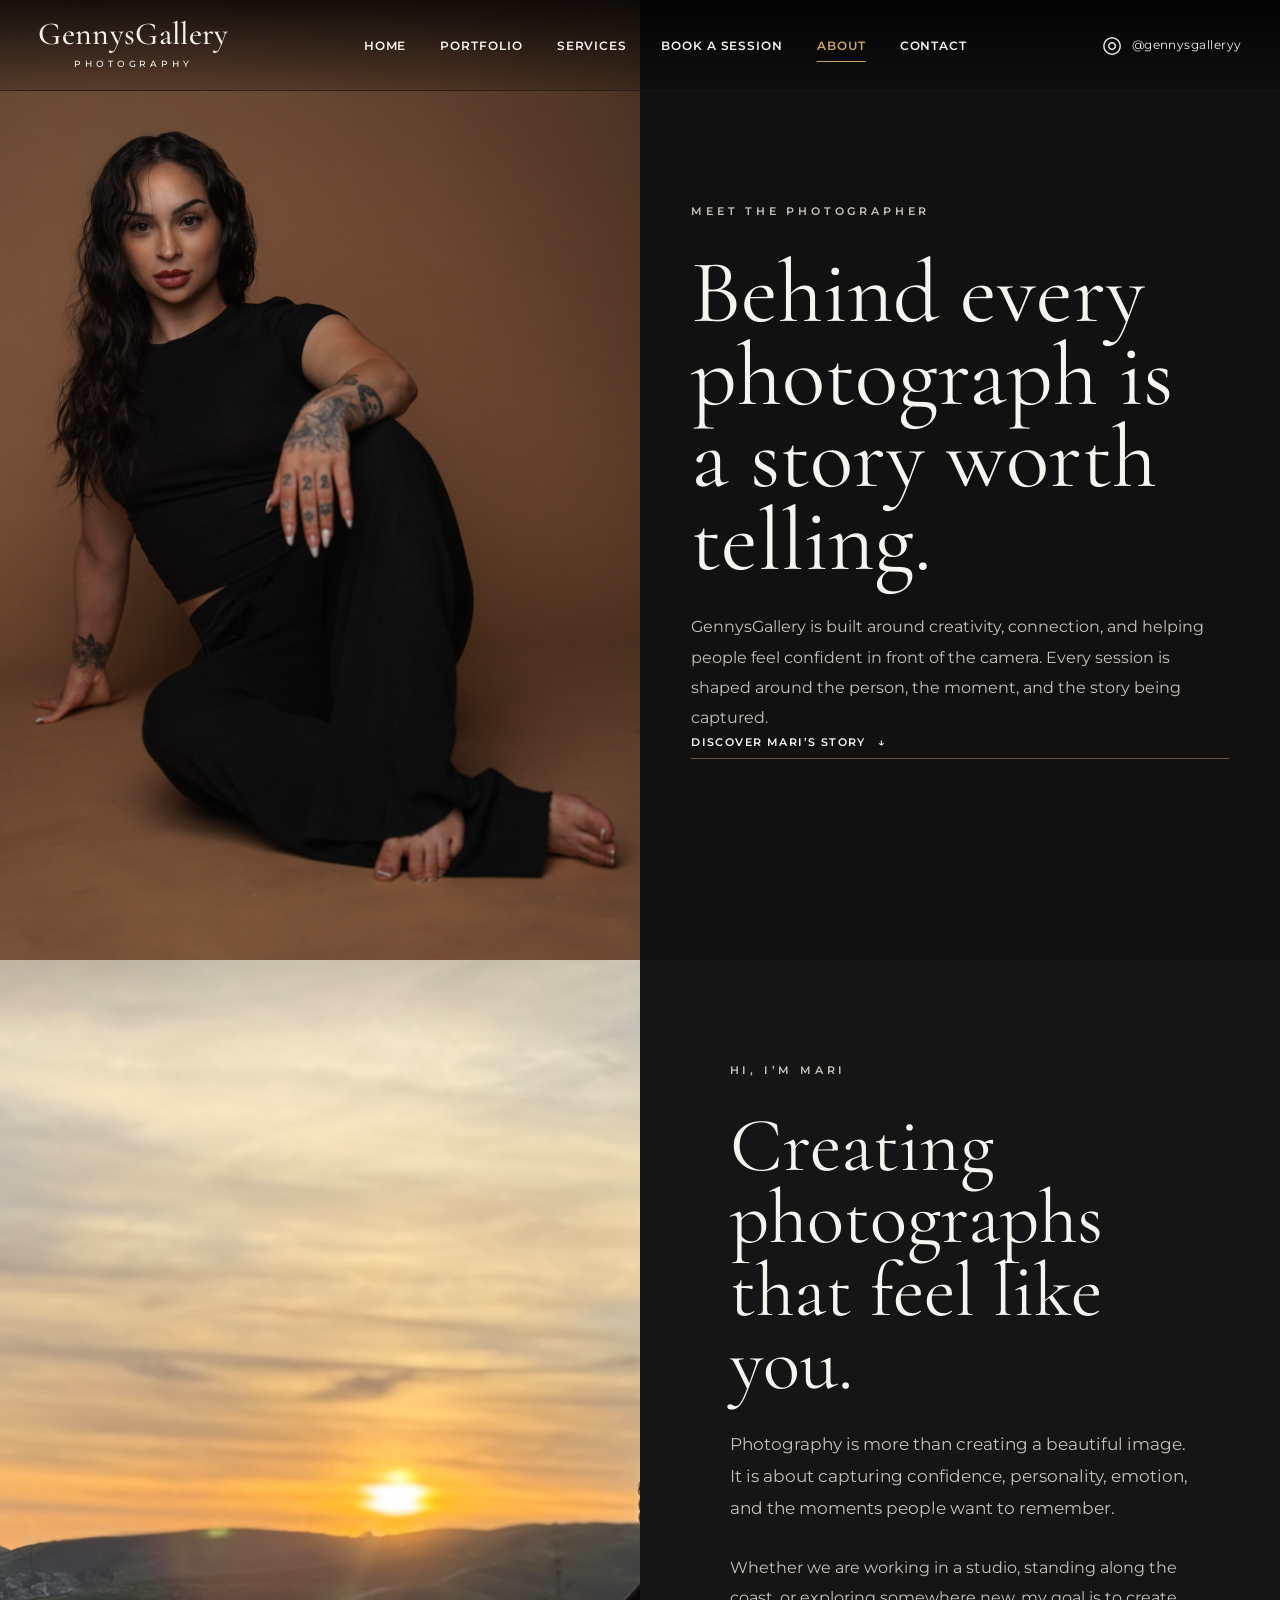
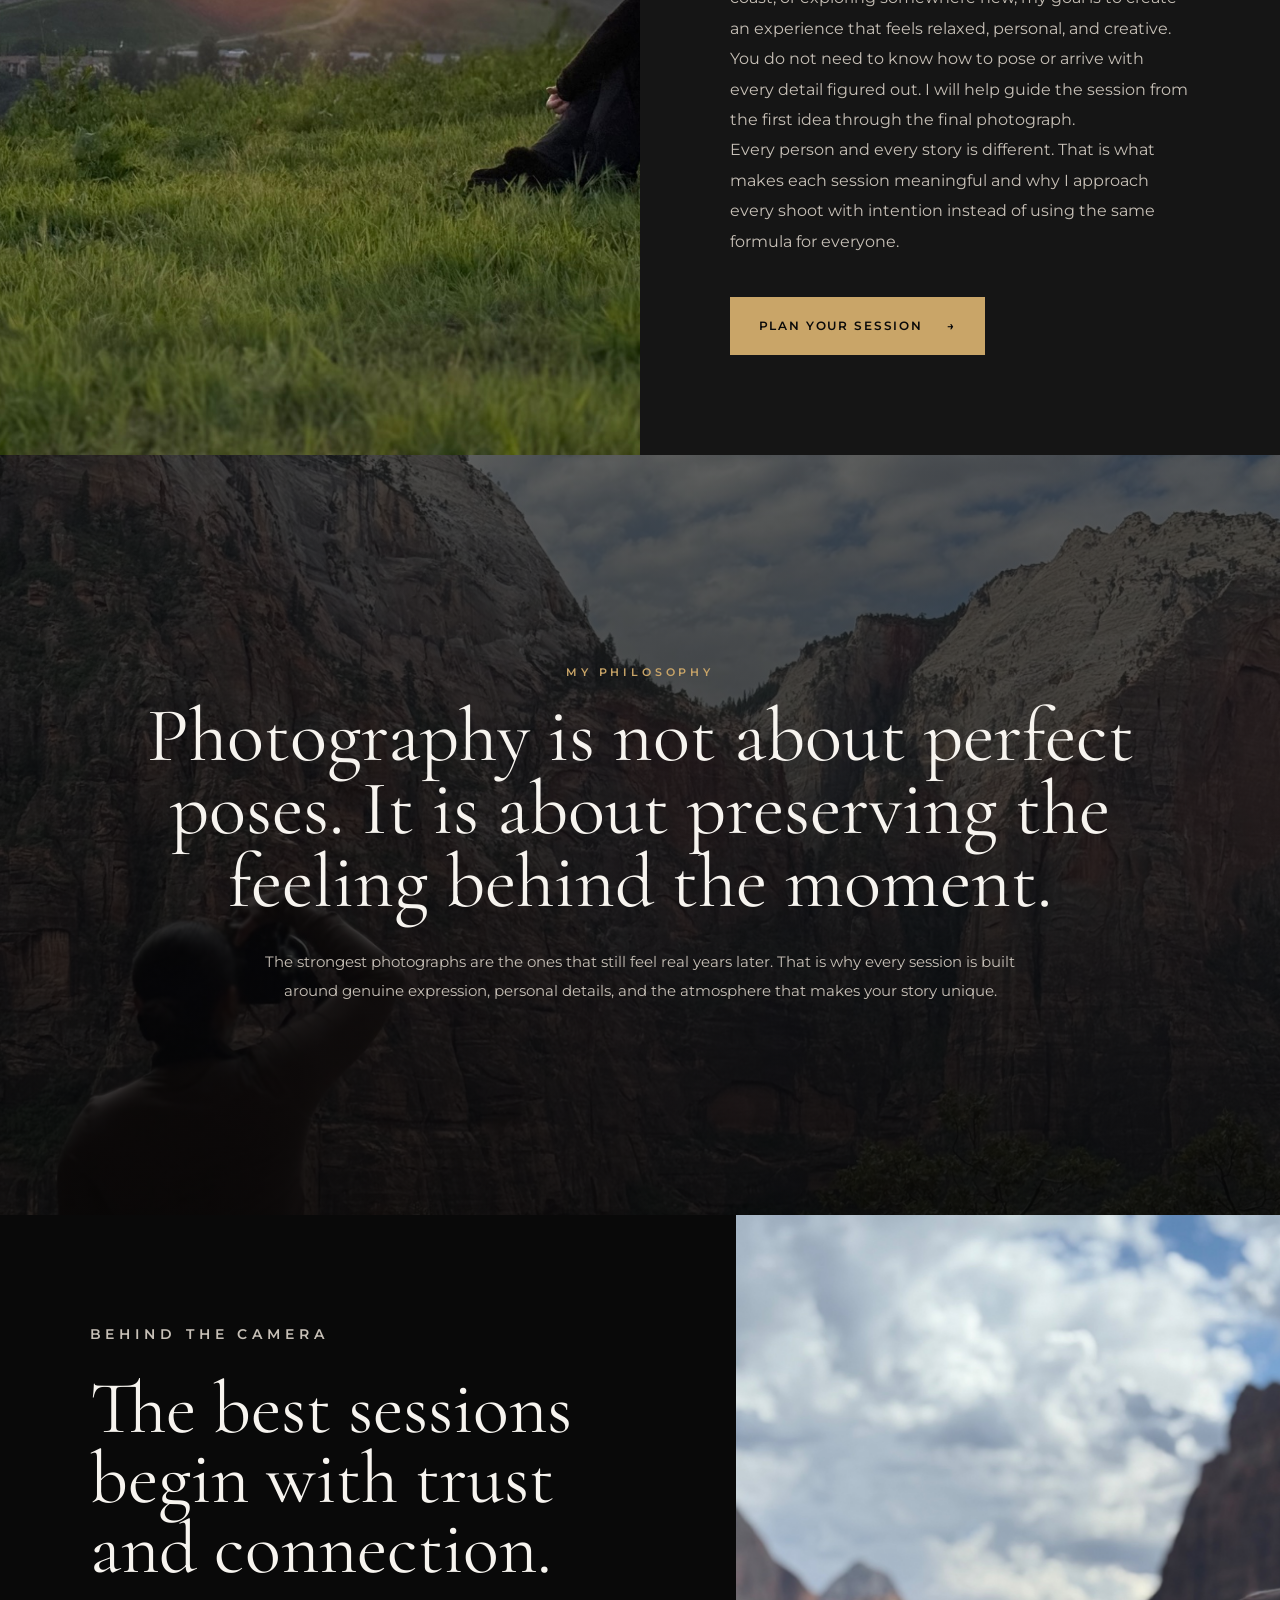
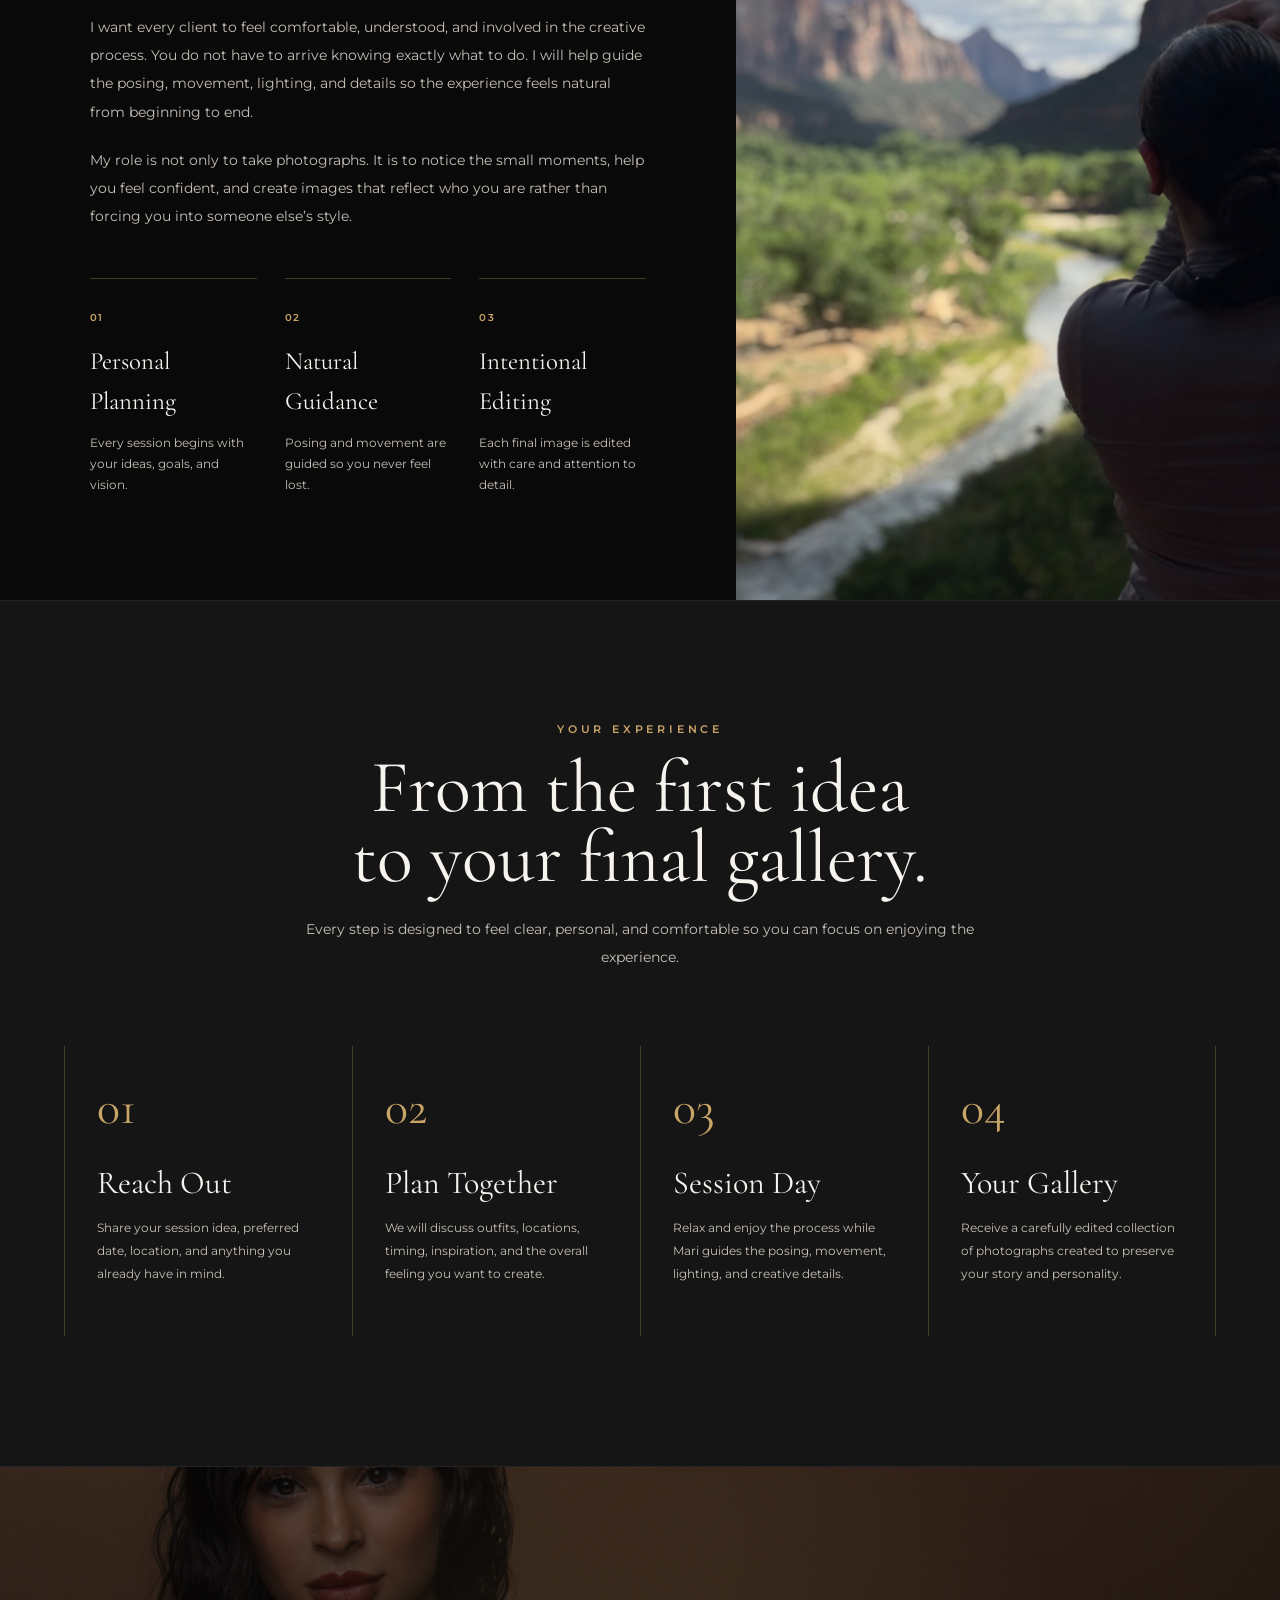
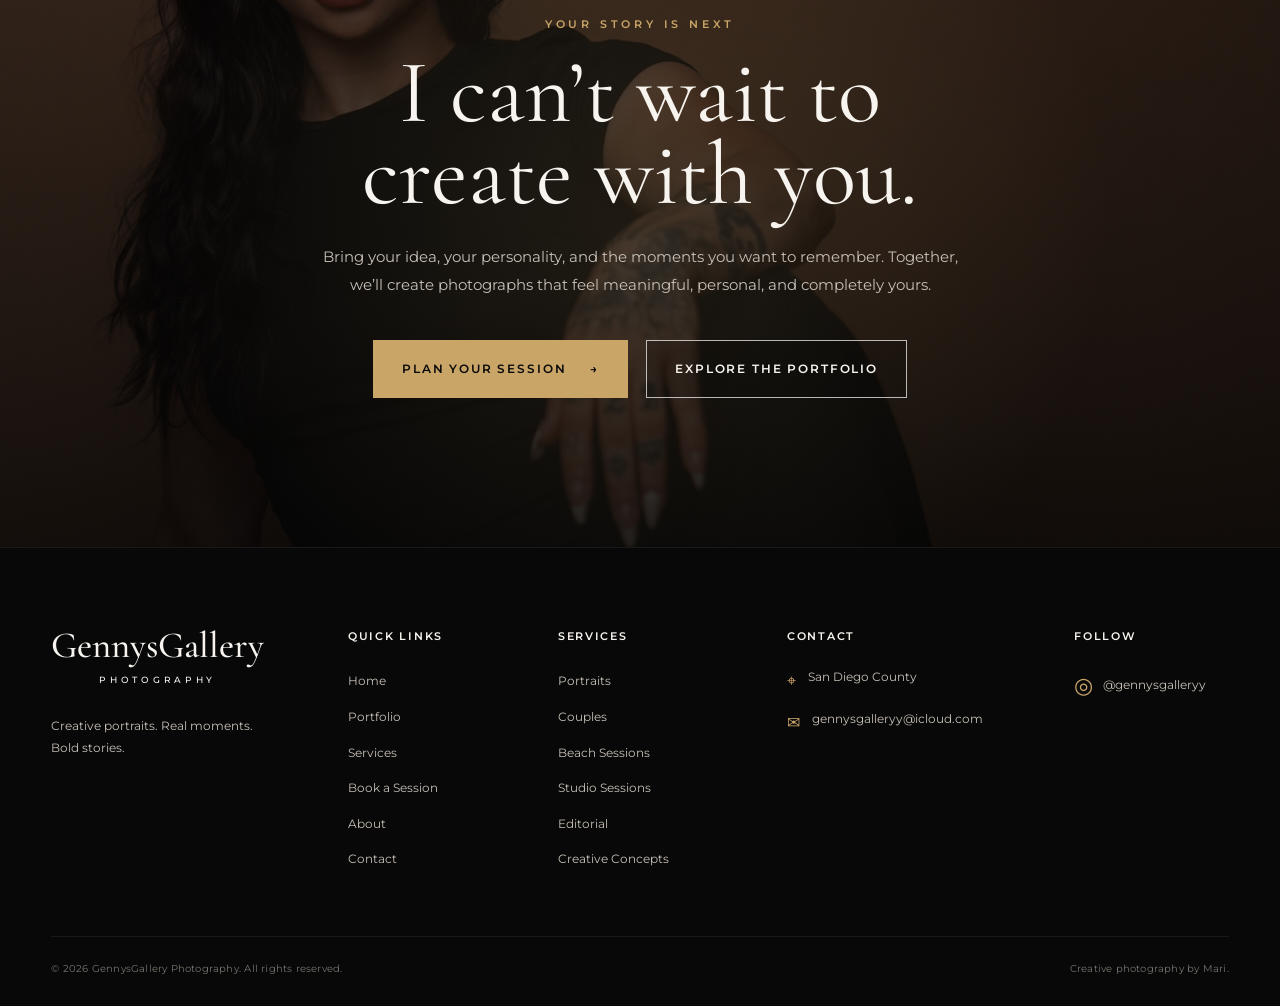
==== pages/about.html @ 44005834 "Add favicon and About page polish" ====
<!DOCTYPE html>
<html lang="en">

<head>

    <meta charset="UTF-8">

    <meta
        name="viewport"
        content="width=device-width, initial-scale=1.0"
    >

    <meta
        name="description"
        content="Meet Mari, the photographer behind GennysGallery, and learn about her creative approach to portraits, storytelling, and client experiences."
    >

    <title>About Mari | GennysGallery</title>
    <link
    rel="icon"
    type="image/png"
    href="../assets/images/icons/gennysgallery-favicon.png"
>
    <!-- Google Fonts -->
    <link rel="preconnect" href="https://fonts.googleapis.com">

    <link
        rel="preconnect"
        href="https://fonts.gstatic.com"
        crossorigin
    >

    <link
        href="https://fonts.googleapis.com/css2?family=Cormorant+Garamond:wght@400;500;600&family=Montserrat:wght@400;500;600&display=swap"
        rel="stylesheet"
    >

    <!-- Website CSS -->
    <link rel="stylesheet" href="../css/style.css?v=4">
    <link rel="stylesheet" href="../css/responsive.css?v=4">

</head>

<body>

    <!-- Header and Navigation -->
    <header class="site-header page-header-nav">

        <nav class="navbar">

            <a
                href="../index.html"
                class="logo"
                aria-label="GennysGallery homepage"
            >
                <span class="logo-name">GennysGallery</span>
                <span class="logo-subtitle">Photography</span>
            </a>

            <button
                class="menu-toggle"
                type="button"
                aria-label="Open navigation menu"
                aria-expanded="false"
            >
                <span></span>
                <span></span>
                <span></span>
            </button>

            <ul class="nav-links">
                <li><a href="../index.html">Home</a></li>
                <li><a href="portfolio.html">Portfolio</a></li>
                <li><a href="services.html">Services</a></li>
                <li><a href="booking.html">Book a Session</a></li>
                <li><a href="about.html" class="active">About</a></li>
                <li><a href="contact.html">Contact</a></li>
            </ul>

            <a
                href="https://www.instagram.com/gennysgalleryy/"
                class="instagram-link"
                target="_blank"
                rel="noopener noreferrer"
                aria-label="Visit GennysGallery on Instagram"
            >
                <span class="instagram-icon">◎</span>
                <span>@gennysgalleryy</span>
            </a>

        </nav>

    </header>

    <main>

        <!-- About Hero -->
        <section class="about-page-hero">

            <div class="about-hero-image">

                <img
                    src="../assets/images/about/mari-studio-portrait.jpg"
                    alt="Portrait of Mari, the photographer behind GennysGallery"
                >

            </div>

            <div class="about-hero-content">

                <p class="section-eyebrow">Meet the Photographer</p>

                <h1>
                    Behind every photograph
                    is a story worth telling.
                </h1>

                <p>
                    GennysGallery is built around creativity, connection,
                    and helping people feel confident in front of the camera.
                    Every session is shaped around the person, the moment,
                    and the story being captured.
                </p>

                <a href="#meet-mari" class="experience-link">
                    Discover Mari’s Story
                    <span aria-hidden="true">↓</span>
                </a>

            </div>

        </section>

        <!-- Meet Mari -->
        <section class="meet-mari-section reveal" id="meet-mari">

            <div class="meet-mari-image">

                <img
                    src="../assets/images/about/mari-sunset-portrait.jpg"
                    alt="Mari sitting outdoors during sunset"
                >

            </div>

            <div class="meet-mari-content">

                <p class="section-eyebrow">Hi, I’m Mari</p>

                <h2>
                    Creating photographs
                    that feel like you.
                </h2>

                <p class="meet-mari-lead">
                    Photography is more than creating a beautiful image.
                    It is about capturing confidence, personality, emotion,
                    and the moments people want to remember.
                </p>

                <p>
                    Whether we are working in a studio, standing along the
                    coast, or exploring somewhere new, my goal is to create
                    an experience that feels relaxed, personal, and creative.
                    You do not need to know how to pose or arrive with every
                    detail figured out. I will help guide the session from
                    the first idea through the final photograph.
                </p>

                <p>
                    Every person and every story is different. That is what
                    makes each session meaningful and why I approach every
                    shoot with intention instead of using the same formula
                    for everyone.
                </p>

                <a href="booking.html" class="button button-gold">
                    Plan Your Session
                    <span aria-hidden="true">→</span>
                </a>

            </div>

        </section>
        <!-- Photography Philosophy Section -->
<section class="about-philosophy reveal">

    <div class="about-philosophy-image">

        <img
            src="../assets/images/about/mari-photographer-zion-wide.jpg"
            alt="Mari photographing a mountain landscape"
        >

        <div class="about-philosophy-overlay"></div>

    </div>

    <div class="about-philosophy-content">

        <p class="section-eyebrow">My Philosophy</p>

        <h2>
            Photography is not about perfect poses.
            It is about preserving the feeling behind the moment.
        </h2>

        <p>
            The strongest photographs are the ones that still feel real
            years later. That is why every session is built around genuine
            expression, personal details, and the atmosphere that makes
            your story unique.
        </p>

    </div>

    </section>
    <!-- Behind the Camera Section -->
<section class="behind-camera-section reveal">

    <div class="behind-camera-content">

        <p class="section-eyebrow">Behind the Camera</p>

        <h2>
            The best sessions begin
            with trust and connection.
        </h2>

        <p>
            I want every client to feel comfortable, understood, and involved
            in the creative process. You do not have to arrive knowing exactly
            what to do. I will help guide the posing, movement, lighting, and
            details so the experience feels natural from beginning to end.
        </p>

        <p>
            My role is not only to take photographs. It is to notice the small
            moments, help you feel confident, and create images that reflect
            who you are rather than forcing you into someone else’s style.
        </p>

        <div class="behind-camera-details">

            <div>
                <span>01</span>
                <h3>Personal Planning</h3>
                <p>Every session begins with your ideas, goals, and vision.</p>
            </div>

            <div>
                <span>02</span>
                <h3>Natural Guidance</h3>
                <p>Posing and movement are guided so you never feel lost.</p>
            </div>

            <div>
                <span>03</span>
                <h3>Intentional Editing</h3>
                <p>Each final image is edited with care and attention to detail.</p>
            </div>

        </div>

    </div>

    <div class="behind-camera-image">

        <img
            src="../assets/images/about/mari-photographer-zion-portrait.jpg"
            alt="Mari photographing a mountain landscape"
        >

    </div>

</section>
<!-- About Experience Timeline -->
<section class="about-experience reveal">

    <div class="about-experience-heading">

        <p class="section-eyebrow">Your Experience</p>

        <h2>
            From the first idea<br>
            to your final gallery.
        </h2>

        <p>
            Every step is designed to feel clear, personal, and comfortable
            so you can focus on enjoying the experience.
        </p>

    </div>

    <div class="about-experience-grid">

        <article class="about-experience-step">

            <span class="about-experience-number">01</span>

            <h3>Reach Out</h3>

            <p>
                Share your session idea, preferred date, location,
                and anything you already have in mind.
            </p>

        </article>

        <article class="about-experience-step">

            <span class="about-experience-number">02</span>

            <h3>Plan Together</h3>

            <p>
                We will discuss outfits, locations, timing, inspiration,
                and the overall feeling you want to create.
            </p>

        </article>

        <article class="about-experience-step">

            <span class="about-experience-number">03</span>

            <h3>Session Day</h3>

            <p>
                Relax and enjoy the process while Mari guides the posing,
                movement, lighting, and creative details.
            </p>

        </article>

        <article class="about-experience-step">

            <span class="about-experience-number">04</span>

            <h3>Your Gallery</h3>

            <p>
                Receive a carefully edited collection of photographs
                created to preserve your story and personality.
            </p>

        </article>

    </div>

</section>
<!-- About Final Call-to-Action -->
<section class="about-final-cta reveal">

    <div class="about-final-overlay"></div>

    <div class="about-final-content">

        <p class="section-eyebrow">Your Story Is Next</p>

        <h2>
            I can’t wait to<br>
            create with you.
        </h2>

        <p>
            Bring your idea, your personality, and the moments you want
            to remember. Together, we’ll create photographs that feel
            meaningful, personal, and completely yours.
        </p>

        <div class="about-final-actions">

            <a href="booking.html" class="button button-gold">
                Plan Your Session
                <span aria-hidden="true">→</span>
            </a>

            <a href="portfolio.html" class="button button-outline">
                Explore the Portfolio
            </a>

        </div>

    </div>

</section>

    </main>

    <!-- Website Footer -->
    <footer class="site-footer">

        <div class="footer-main">

            <div class="footer-brand">

                <a href="../index.html" class="footer-logo">
                    <span class="footer-logo-name">GennysGallery</span>
                    <span class="footer-logo-subtitle">Photography</span>
                </a>

                <p>
                    Creative portraits. Real moments.<br>
                    Bold stories.
                </p>

            </div>

            <div class="footer-column">

                <h2>Quick Links</h2>

                <ul>
                    <li><a href="../index.html">Home</a></li>
                    <li><a href="portfolio.html">Portfolio</a></li>
                    <li><a href="services.html">Services</a></li>
                    <li><a href="booking.html">Book a Session</a></li>
                    <li><a href="about.html">About</a></li>
                    <li><a href="contact.html">Contact</a></li>
                </ul>

            </div>

            <div class="footer-column">

                <h2>Services</h2>

                <ul>
                    <li><a href="services.html">Portraits</a></li>
                    <li><a href="services.html">Couples</a></li>
                    <li><a href="services.html">Beach Sessions</a></li>
                    <li><a href="services.html">Studio Sessions</a></li>
                    <li><a href="services.html">Editorial</a></li>
                    <li><a href="services.html">Creative Concepts</a></li>
                </ul>

            </div>

            <div class="footer-column footer-contact">

                <h2>Contact</h2>

                <p>
                    <span aria-hidden="true">⌖</span>
                    San Diego County
                </p>

                <p>
                    <span aria-hidden="true">✉</span>

                    <a href="mailto:gennysgalleryy@icloud.com">
                        gennysgalleryy@icloud.com
                    </a>
                </p>

            </div>

            <div class="footer-column footer-follow">

                <h2>Follow</h2>

                <a
                    href="https://www.instagram.com/gennysgalleryy/"
                    target="_blank"
                    rel="noopener noreferrer"
                    class="footer-instagram"
                >
                    <span aria-hidden="true">◎</span>
                    @gennysgalleryy
                </a>

            </div>

        </div>

        <div class="footer-bottom">

            <p>
                &copy; <span id="current-year"></span>
                GennysGallery Photography. All rights reserved.
            </p>

            <p>
                Creative photography by Mari.
            </p>

        </div>

    </footer>

    <!-- Website JavaScript -->
    <script src="../js/script.js?v=4"></script>

</body>

</html>
---- css/style.css ----
/* =========================================
   GENNYSGALLERY
   Main Website Styles
   ========================================= */

/* ---------- CSS Variables ---------- */

:root {
    --color-black: #090909;
    --color-charcoal: #151515;
    --color-soft-black: #1d1d1d;
    --color-white: #f7f4ef;
    --color-muted: #c7c0b7;
    --color-gold: #c9a568;
    --color-gold-dark: #9d7b45;

    --font-heading: "Cormorant Garamond", serif;
    --font-body: "Montserrat", sans-serif;

    --transition: 0.3s ease;
}


/* ---------- Reset ---------- */

* {
    margin: 0;
    padding: 0;
    box-sizing: border-box;
}

html {
    scroll-behavior: smooth;
}

body {
    background-color: var(--color-black);
    color: var(--color-white);
    font-family: var(--font-body);
    line-height: 1.6;
}

img {
    display: block;
    max-width: 100%;
}

a {
    color: inherit;
    text-decoration: none;
}

button {
    font: inherit;
}


/* ---------- Header ---------- */

.site-header {
    position: absolute;
    top: 0;
    left: 0;
    width: 100%;
    z-index: 1000;

    background: linear-gradient(
        to bottom,
        rgba(0, 0, 0, 0.78),
        rgba(0, 0, 0, 0.18)
    );

    border-bottom: 1px solid rgba(255, 255, 255, 0.08);
}

.navbar {
    width: min(94%, 1500px);
    min-height: 90px;
    margin: 0 auto;

    display: flex;
    align-items: center;
    justify-content: space-between;
    gap: 30px;
}


/* ---------- Logo ---------- */

.logo {
    display: flex;
    flex-direction: column;
    align-items: center;
    flex-shrink: 0;
}

.logo-name {
    font-family: var(--font-heading);
    font-size: 2rem;
    font-weight: 500;
    line-height: 1;
    letter-spacing: 0.01em;
}

.logo-subtitle {
    margin-top: 7px;

    font-size: 0.58rem;
    font-weight: 500;
    letter-spacing: 0.42em;
    text-transform: uppercase;
}


/* ---------- Desktop Navigation ---------- */

.nav-links {
    display: flex;
    align-items: center;
    justify-content: center;
    gap: 34px;

    list-style: none;
}

.nav-links a {
    position: relative;
    padding: 34px 0 29px;

    font-size: 0.72rem;
    font-weight: 600;
    letter-spacing: 0.08em;
    text-transform: uppercase;

    transition: color var(--transition);
}

.nav-links a::after {
    content: "";
    position: absolute;
    left: 50%;
    bottom: 20px;

    width: 0;
    height: 1px;

    background-color: var(--color-gold);

    transform: translateX(-50%);
    transition: width var(--transition);
}

.nav-links a:hover,
.nav-links a.active {
    color: var(--color-gold);
}

.nav-links a:hover::after,
.nav-links a.active::after {
    width: 100%;
}


/* ---------- Instagram Navigation Link ---------- */

.instagram-link {
    display: flex;
    align-items: center;
    gap: 9px;
    flex-shrink: 0;

    font-size: 0.72rem;
    letter-spacing: 0.04em;

    transition:
        color var(--transition),
        transform var(--transition);
}

.instagram-link:hover {
    color: var(--color-gold);
    transform: translateY(-2px);
}

.instagram-icon {
    font-size: 1.45rem;
    line-height: 1;
}


/* ---------- Mobile Menu Button ---------- */

.menu-toggle {
    display: none;

    width: 42px;
    height: 42px;

    background: transparent;
    border: 0;

    cursor: pointer;
}

.menu-toggle span {
    display: block;

    width: 26px;
    height: 2px;
    margin: 6px auto;

    background-color: var(--color-white);

    transition: var(--transition);
}


/* ---------- Hero Section ---------- */

.hero {
    position: relative;

    min-height: 100vh;

    display: flex;
    align-items: center;

    background-image: url("../assets/images/hero/mari-photographer-hero.jpg");
    background-position: center;
    background-repeat: no-repeat;
    background-size: cover;

    overflow: hidden;
}

.hero-overlay {
    position: absolute;
    inset: 0;

    background:
        linear-gradient(
            90deg,
            rgba(5, 5, 5, 0.88) 0%,
            rgba(5, 5, 5, 0.65) 35%,
            rgba(5, 5, 5, 0.15) 70%,
            rgba(5, 5, 5, 0.08) 100%
        ),
        linear-gradient(
            to top,
            rgba(5, 5, 5, 0.68) 0%,
            transparent 40%
        );
}

.hero-content {
    position: relative;
    z-index: 2;

    width: min(90%, 1500px);
    margin: 80px auto 0;
}

.hero-eyebrow {
    margin-bottom: 16px;

    color: var(--color-gold);

    font-size: 0.72rem;
    font-weight: 600;
    letter-spacing: 0.38em;
    text-transform: uppercase;
}

.hero h1 {
    max-width: 850px;

    font-family: var(--font-heading);
    font-size: clamp(4rem, 8vw, 8.5rem);
    font-weight: 400;
    line-height: 0.9;
    letter-spacing: -0.03em;
}

.hero-divider {
    width: min(430px, 90%);
    margin: 32px 0 24px;

    display: flex;
    align-items: center;
    gap: 16px;
}

.hero-divider span:not(.divider-symbol) {
    height: 1px;
    flex: 1;

    background-color: var(--color-gold);
}

.divider-symbol {
    color: var(--color-gold);
    font-size: 1.1rem;
}

.hero-tagline {
    max-width: 700px;

    font-size: clamp(0.72rem, 1.2vw, 0.95rem);
    font-weight: 500;
    letter-spacing: 0.25em;
    text-transform: uppercase;
}

.hero-buttons {
    margin-top: 38px;

    display: flex;
    flex-wrap: wrap;
    gap: 20px;
}


/* ---------- Buttons ---------- */

.button {
    min-width: 210px;
    min-height: 58px;
    padding: 16px 28px;

    display: inline-flex;
    align-items: center;
    justify-content: center;
    gap: 24px;

    border: 1px solid transparent;

    font-size: 0.72rem;
    font-weight: 600;
    letter-spacing: 0.16em;
    text-transform: uppercase;

    transition:
        background-color var(--transition),
        border-color var(--transition),
        color var(--transition),
        transform var(--transition);
}

.button:hover {
    transform: translateY(-3px);
}

.button-gold {
    background-color: var(--color-gold);
    color: var(--color-black);
}

.button-gold:hover {
    background-color: var(--color-white);
}

.button-outline {
    border-color: rgba(255, 255, 255, 0.7);
    background-color: rgba(0, 0, 0, 0.18);
}

.button-outline:hover {
    border-color: var(--color-gold);
    background-color: var(--color-gold);
    color: var(--color-black);
}


/* ---------- Scroll Indicator ---------- */

.scroll-indicator {
    position: absolute;
    left: 50%;
    bottom: 28px;
    z-index: 2;

    transform: translateX(-50%);
}

.scroll-mouse {
    width: 25px;
    height: 39px;

    display: flex;
    justify-content: center;

    border: 1px solid rgba(255, 255, 255, 0.75);
    border-radius: 20px;
}

.scroll-wheel {
    width: 3px;
    height: 7px;
    margin-top: 8px;

    background-color: var(--color-gold);
    border-radius: 10px;

    animation: scrollWheel 1.8s infinite;
}

@keyframes scrollWheel {
    0% {
        opacity: 0;
        transform: translateY(0);
    }

    30% {
        opacity: 1;
    }

    100% {
        opacity: 0;
        transform: translateY(14px);
    }
}


/* ---------- Featured Work Section ---------- */

.featured-work {
    padding: 90px 4% 110px;
    background-color: var(--color-black);
}

.section-header {
    width: min(100%, 1500px);
    margin: 0 auto 42px;

    display: flex;
    align-items: flex-end;
    justify-content: space-between;
    gap: 30px;
}

.section-eyebrow {
    margin-bottom: 10px;

    color: var(--color-gold);

    font-size: 0.7rem;
    font-weight: 600;
    letter-spacing: 0.34em;
    text-transform: uppercase;
}

.section-header h2 {
    max-width: 700px;

    font-family: var(--font-heading);
    font-size: clamp(2.8rem, 5vw, 5rem);
    font-weight: 400;
    line-height: 1;
}

.section-link {
    display: inline-flex;
    align-items: center;
    gap: 14px;
    flex-shrink: 0;

    padding-bottom: 7px;

    border-bottom: 1px solid rgba(201, 165, 104, 0.45);

    font-size: 0.7rem;
    font-weight: 600;
    letter-spacing: 0.14em;
    text-transform: uppercase;

    transition:
        color var(--transition),
        border-color var(--transition);
}

.section-link:hover {
    color: var(--color-gold);
    border-color: var(--color-gold);
}

.featured-grid {
    width: min(100%, 1500px);
    margin: 0 auto;

    display: grid;
    grid-template-columns: repeat(6, minmax(0, 1fr));
    gap: 12px;
}

.featured-card {
    position: relative;
    min-height: 390px;

    overflow: hidden;

    background-color: var(--color-charcoal);
}

.featured-card img {
    width: 100%;
    height: 100%;

    object-fit: cover;

    transition:
        transform 0.8s ease,
        filter 0.5s ease;
}

.featured-card::after {
    content: "";
    position: absolute;
    inset: 0;

    background:
        linear-gradient(
            to top,
            rgba(0, 0, 0, 0.92) 0%,
            rgba(0, 0, 0, 0.15) 55%,
            transparent 80%
        );

    transition: background var(--transition);
}

.featured-card-overlay {
    position: absolute;
    left: 22px;
    right: 22px;
    bottom: 20px;
    z-index: 2;
}

.featured-card-overlay p {
    font-family: var(--font-heading);
    font-size: 1.45rem;
    line-height: 1.05;
}

.featured-card-overlay span {
    display: block;
    margin-top: 8px;

    color: var(--color-gold);

    font-size: 0.62rem;
    font-weight: 600;
    letter-spacing: 0.14em;
    text-transform: uppercase;

    opacity: 0;
    transform: translateY(10px);

    transition:
        opacity var(--transition),
        transform var(--transition);
}

.featured-card:hover img {
    transform: scale(1.07);
    filter: brightness(0.82);
}

.featured-card:hover .featured-card-overlay span {
    opacity: 1;
    transform: translateY(0);
}
/* ---------- About Mari Preview ---------- */

.about-preview {
    min-height: 720px;

    display: grid;
    grid-template-columns: minmax(0, 0.9fr) minmax(0, 1.6fr);

    background-color: var(--color-charcoal);
}

.about-image {
    min-height: 720px;
    overflow: hidden;
}

.about-image img {
    width: 100%;
    height: 100%;
    object-fit: cover;
    object-position: center;

    transition: transform 1s ease;
}

.about-preview:hover .about-image img {
    transform: scale(1.025);
}

.about-content {
    padding: 95px clamp(45px, 6vw, 110px);

    display: grid;
    grid-template-columns: minmax(0, 1.45fr) minmax(240px, 0.75fr);
    align-items: center;
    gap: clamp(45px, 6vw, 95px);
}

.about-introduction h2 {
    margin-top: 10px;

    font-family: var(--font-heading);
    font-size: clamp(3.2rem, 5vw, 5.5rem);
    font-weight: 400;
    line-height: 0.96;
}

.about-divider {
    width: 58px;
    height: 1px;
    margin: 28px 0;

    background-color: var(--color-gold);
}

.about-greeting {
    margin-bottom: 18px;

    color: var(--color-white);

    font-family: var(--font-heading);
    font-size: 1.45rem;
}

.about-description {
    max-width: 660px;

    color: var(--color-muted);

    font-size: 0.9rem;
    line-height: 1.95;
}

.about-button {
    margin-top: 32px;
}

.about-values {
    display: flex;
    flex-direction: column;
    gap: 34px;
}

.about-value {
    display: grid;
    grid-template-columns: 42px 1fr;
    align-items: start;
    gap: 18px;
}

.about-value-icon {
    color: var(--color-gold);

    font-family: var(--font-heading);
    font-size: 2rem;
    line-height: 1;
}

.about-value h3 {
    margin-bottom: 6px;

    font-size: 0.7rem;
    font-weight: 600;
    letter-spacing: 0.13em;
    text-transform: uppercase;
}

.about-value p {
    color: var(--color-muted);

    font-size: 0.76rem;
    line-height: 1.7;
}
/* ---------- Services Preview ---------- */

.services-preview {
    padding: 95px 4% 110px;

    background-color: var(--color-black);
    border-top: 1px solid rgba(255, 255, 255, 0.06);
    border-bottom: 1px solid rgba(255, 255, 255, 0.06);
}

.services-heading {
    width: min(100%, 1500px);
    margin: 0 auto 48px;

    display: flex;
    align-items: flex-end;
    justify-content: space-between;
    gap: 35px;
}

.services-heading h2 {
    font-family: var(--font-heading);
    font-size: clamp(2.8rem, 4.5vw, 4.7rem);
    font-weight: 400;
    line-height: 1;
}

.services-heading .button {
    min-width: 190px;
}

.services-card-grid {
    width: min(100%, 1500px);
    margin: 0 auto;

    display: grid;
    grid-template-columns: repeat(3, 1fr);
    gap: 16px;
}

.service-card {
    position: relative;
    min-height: 520px;

    display: block;

    overflow: hidden;

    background-color: var(--color-charcoal);
}

.service-card img {
    width: 100%;
    height: 100%;

    object-fit: cover;

    transition:
        transform 0.9s ease,
        filter 0.5s ease;
}

.service-card-overlay {
    position: absolute;
    inset: 0;

    background:
        linear-gradient(
            to top,
            rgba(0, 0, 0, 0.94) 0%,
            rgba(0, 0, 0, 0.55) 42%,
            rgba(0, 0, 0, 0.08) 78%
        );

    transition: background var(--transition);
}

.service-card-content {
    position: absolute;
    left: 34px;
    right: 34px;
    bottom: 32px;
    z-index: 2;
}

.service-number {
    margin-bottom: 12px;

    color: var(--color-gold);

    font-size: 0.68rem;
    font-weight: 600;
    letter-spacing: 0.18em;
}

.service-card-content h3 {
    margin-bottom: 10px;

    font-family: var(--font-heading);
    font-size: clamp(2rem, 2.8vw, 3rem);
    font-weight: 400;
    line-height: 1;
}

.service-card-content > p:not(.service-number) {
    max-width: 340px;

    color: var(--color-muted);

    font-size: 0.8rem;
    line-height: 1.75;
}

.service-card-content span {
    display: inline-block;
    margin-top: 18px;

    color: var(--color-gold);

    font-size: 0.65rem;
    font-weight: 600;
    letter-spacing: 0.14em;
    text-transform: uppercase;

    opacity: 0;
    transform: translateY(10px);

    transition:
        opacity var(--transition),
        transform var(--transition);
}

.service-card:hover img {
    transform: scale(1.06);
    filter: brightness(0.78);
}

.service-card:hover .service-card-content span {
    opacity: 1;
    transform: translateY(0);
}
/* ---------- Booking CTA ---------- */

.booking-cta{
    position:relative;

    padding:160px 6%;

    overflow:hidden;

    background-image:
        linear-gradient(
            rgba(0,0,0,.72),
            rgba(0,0,0,.72)
        ),
        url("../assets/images/hero/mari-photographer-hero.jpg");

    background-size:cover;
    background-position:center;
    background-attachment:fixed;
}

.booking-cta-overlay{
    position:absolute;
    inset:0;

    background:
        radial-gradient(
            circle at center,
            rgba(201,165,104,.12),
            transparent 65%
        );
}

.booking-cta-content{

    position:relative;
    z-index:2;

    width:min(760px,100%);
    margin:auto;

    text-align:center;
}

.booking-cta h2{

    margin:18px 0 30px;

    font-family:var(--font-heading);

    font-size:clamp(3rem,5vw,5.6rem);

    line-height:.95;
    font-weight:400;
}

.booking-cta-divider{

    width:90px;
    height:2px;

    margin:0 auto 34px;

    background:var(--color-gold);
}

.booking-cta p:last-of-type{

    max-width:620px;

    margin:0 auto 42px;

    color:var(--color-muted);

    line-height:1.9;

    font-size:1rem;
}

.booking-cta .button{

    min-width:250px;
}
/* ---------- Instagram Preview ---------- */

.instagram-preview {
    padding: 90px 4%;

    display: grid;
    grid-template-columns: minmax(280px, 0.75fr) minmax(0, 2.25fr);
    align-items: stretch;
    gap: 34px;

    background-color: var(--color-charcoal);
    border-top: 1px solid rgba(255, 255, 255, 0.06);
}

.instagram-intro {
    padding: 35px 10px;

    display: flex;
    flex-direction: column;
    justify-content: center;
    align-items: flex-start;
}

.instagram-intro h2 {
    margin-top: 8px;

    font-family: var(--font-heading);
    font-size: clamp(2.8rem, 4vw, 4.5rem);
    font-weight: 400;
    line-height: 1;
}

.instagram-handle {
    margin: 18px 0 28px;

    color: var(--color-muted);

    font-size: 0.9rem;
    letter-spacing: 0.04em;
}

.instagram-grid {
    display: grid;
    grid-template-columns: repeat(6, minmax(0, 1fr));
    gap: 8px;
}

.instagram-photo {
    position: relative;
    min-height: 340px;

    overflow: hidden;

    background-color: var(--color-black);
}

.instagram-photo::after {
    content: "View on Instagram";
    position: absolute;
    inset: 0;

    display: flex;
    align-items: center;
    justify-content: center;

    background-color: rgba(0, 0, 0, 0.58);
    color: var(--color-white);

    font-size: 0.62rem;
    font-weight: 600;
    letter-spacing: 0.13em;
    text-transform: uppercase;

    opacity: 0;

    transition: opacity var(--transition);
}

.instagram-photo img {
    width: 100%;
    height: 100%;

    object-fit: cover;

    transition:
        transform 0.8s ease,
        filter var(--transition);
}

.instagram-photo:hover img {
    transform: scale(1.07);
    filter: brightness(0.75);
}

.instagram-photo:hover::after {
    opacity: 1;
}
/* ---------- Website Footer ---------- */

.site-footer {
    background-color: #080808;
    border-top: 1px solid rgba(255, 255, 255, 0.07);
}

.footer-main {
    width: min(92%, 1500px);
    margin: 0 auto;
    padding: 80px 0 65px;

    display: grid;
    grid-template-columns: 1.25fr 0.8fr 0.9fr 1.2fr 0.8fr;
    gap: 55px;
}

.footer-brand {
    padding-right: 25px;
}

.footer-logo {
    display: inline-flex;
    flex-direction: column;
    align-items: center;
}

.footer-logo-name {
    font-family: var(--font-heading);
    font-size: 2.3rem;
    font-weight: 500;
    line-height: 1;
}

.footer-logo-subtitle {
    margin-top: 8px;

    font-size: 0.55rem;
    font-weight: 500;
    letter-spacing: 0.42em;
    text-transform: uppercase;
}

.footer-brand p {
    margin-top: 28px;

    color: var(--color-muted);

    font-size: 0.78rem;
    line-height: 1.8;
}

.footer-column h2 {
    margin-bottom: 22px;

    color: var(--color-white);

    font-size: 0.68rem;
    font-weight: 600;
    letter-spacing: 0.16em;
    text-transform: uppercase;
}

.footer-column ul {
    list-style: none;
}

.footer-column li + li {
    margin-top: 10px;
}

.footer-column a,
.footer-contact p {
    color: var(--color-muted);

    font-size: 0.76rem;
    line-height: 1.7;

    transition: color var(--transition);
}

.footer-column a:hover {
    color: var(--color-gold);
}

.footer-contact {
    display: flex;
    flex-direction: column;
    align-items: flex-start;
}

.footer-contact p {
    display: flex;
    align-items: flex-start;
    gap: 12px;
}

.footer-contact p + p {
    margin-top: 14px;
}

.footer-contact span {
    color: var(--color-gold);
    font-size: 1rem;
}

.footer-instagram {
    display: inline-flex;
    align-items: center;
    gap: 10px;
}

.footer-instagram span {
    color: var(--color-gold);
    font-size: 1.35rem;
}

.footer-bottom {
    width: min(92%, 1500px);
    margin: 0 auto;
    padding: 24px 0 28px;

    display: flex;
    align-items: center;
    justify-content: space-between;
    gap: 25px;

    border-top: 1px solid rgba(255, 255, 255, 0.07);
}

.footer-bottom p {
    color: #77736d;

    font-size: 0.65rem;
    letter-spacing: 0.02em;
}
/* =========================================
   PORTFOLIO PAGE
   ========================================= */

/* ---------- Portfolio Navigation ---------- */

.page-header-nav {
    position: absolute;
}


/* ---------- Portfolio Hero ---------- */

.portfolio-hero {
    position: relative;
    min-height: 68vh;
    padding-top: 90px;

    display: flex;
    align-items: center;
    justify-content: center;

    background-image:
        linear-gradient(
            rgba(5, 5, 5, 0.55),
            rgba(5, 5, 5, 0.78)
        ),
        url("../assets/images/portfolio/beach/beach-golden-rock-portrait.jpg");

    background-size: cover;
    background-position: center;
    background-repeat: no-repeat;

    overflow: hidden;
}

.portfolio-hero-overlay {
    position: absolute;
    inset: 0;

    background:
        radial-gradient(
            circle at center,
            rgba(201, 165, 104, 0.1),
            transparent 62%
        );
}

.portfolio-hero-content {
    position: relative;
    z-index: 2;

    width: min(90%, 950px);
    margin-top: 50px;

    text-align: center;
}

.portfolio-hero h1 {
    font-family: var(--font-heading);
    font-size: clamp(5rem, 10vw, 9rem);
    font-weight: 400;
    line-height: 0.9;
}

.portfolio-hero .hero-divider {
    margin: 34px auto 28px;
}

.portfolio-hero-content > p:last-child {
    max-width: 720px;
    margin: 0 auto;

    color: var(--color-muted);

    font-size: 0.95rem;
    line-height: 1.9;
}


/* ---------- Portfolio Gallery Section ---------- */

.portfolio-gallery-section {
    padding: 100px 4% 120px;

    background-color: var(--color-black);
}

.portfolio-filter-header {
    width: min(100%, 1500px);
    margin: 0 auto 55px;

    display: flex;
    align-items: flex-end;
    justify-content: space-between;
    gap: 45px;
}

.portfolio-filter-header h2 {
    max-width: 700px;

    font-family: var(--font-heading);
    font-size: clamp(2.9rem, 5vw, 5.2rem);
    font-weight: 400;
    line-height: 1;
}


/* ---------- Portfolio Filter Buttons ---------- */

.portfolio-filters {
    display: flex;
    flex-wrap: wrap;
    justify-content: flex-end;
    gap: 10px;
}

.filter-button {
    padding: 12px 18px;

    background-color: transparent;
    color: var(--color-muted);

    border: 1px solid rgba(255, 255, 255, 0.15);

    font-size: 0.66rem;
    font-weight: 600;
    letter-spacing: 0.12em;
    text-transform: uppercase;

    cursor: pointer;

    transition:
        background-color var(--transition),
        border-color var(--transition),
        color var(--transition),
        transform var(--transition);
}

.filter-button:hover {
    color: var(--color-white);
    border-color: var(--color-gold);
    transform: translateY(-2px);
}

.filter-button.active {
    background-color: var(--color-gold);
    border-color: var(--color-gold);
    color: var(--color-black);
}


/* ---------- Empty Gallery Placeholder ---------- */

.portfolio-grid {
    width: min(100%, 1500px);
    min-height: 240px;
    margin: 0 auto;

    border-top: 1px solid rgba(255, 255, 255, 0.07);
}
/* ========================================
   PORTFOLIO GALLERY
======================================== */

.portfolio-grid{
    display:grid;
    grid-template-columns:repeat(3,1fr);
    gap:28px;
    margin-top:70px;
}

.portfolio-item{
    position:relative;
    overflow:hidden;
    border:none;
    background:none;
    cursor:pointer;
    padding:0;
    border-radius:4px;
}

.portfolio-item img{
    width:100%;
    height:520px;
    object-fit:cover;
    display:block;
    transition:.5s ease;
}

.portfolio-item-tall img{
    height:720px;
}

.portfolio-item-wide{
    grid-column:span 2;
}

.portfolio-item-wide img{
    height:520px;
}

.portfolio-item-overlay{
    position:absolute;
    inset:0;
    display:flex;
    flex-direction:column;
    justify-content:flex-end;
    padding:35px;
    background:linear-gradient(
        transparent 40%,
        rgba(0,0,0,.88)
    );
    opacity:0;
    transition:.35s;
}

.portfolio-item-category{
    font-size:.72rem;
    text-transform:uppercase;
    letter-spacing:3px;
    color:var(--accent-color);
    margin-bottom:10px;
}

.portfolio-item-title{
    font-family:var(--heading-font);
    font-size:2rem;
    color:#fff;
}

.portfolio-item:hover img{
    transform:scale(1.06);
}

.portfolio-item:hover .portfolio-item-overlay{
    opacity:1;
}
/* ---------- Portfolio Filtering Animation ---------- */

.portfolio-item {
    opacity: 1;
    transform: scale(1);
    transition:
        opacity 0.35s ease,
        transform 0.35s ease;
}

.portfolio-item-hidden {
    display: none;
}
/* ========================================
   PORTFOLIO LIGHTBOX
======================================== */

.lightbox {
    position: fixed;
    inset: 0;
    z-index: 3000;

    display: flex;
    align-items: center;
    justify-content: center;

    padding: 40px 90px;

    background-color: rgba(0, 0, 0, 0.96);

    opacity: 0;
    visibility: hidden;
    pointer-events: none;

    transition:
        opacity 0.3s ease,
        visibility 0.3s ease;
}

.lightbox.open {
    opacity: 1;
    visibility: visible;
    pointer-events: auto;
}

.lightbox-content {
    width: min(100%, 1200px);
    max-height: 90vh;

    display: flex;
    flex-direction: column;
    align-items: center;
    justify-content: center;
}

.lightbox-image {
    display: block;

    max-width: 100%;
    max-height: 78vh;

    object-fit: contain;

    box-shadow: 0 18px 70px rgba(0, 0, 0, 0.55);
}

.lightbox-caption {
    width: 100%;
    max-width: 900px;
    margin-top: 22px;

    text-align: center;
}

.lightbox-category {
    margin-bottom: 5px;

    color: var(--color-gold);

    font-size: 0.65rem;
    font-weight: 600;
    letter-spacing: 0.18em;
    text-transform: uppercase;
}

.lightbox-title {
    font-family: var(--font-heading);
    font-size: clamp(2rem, 4vw, 3.5rem);
    font-weight: 400;
    line-height: 1;
}

.lightbox-close,
.lightbox-control {
    position: absolute;
    z-index: 2;

    display: flex;
    align-items: center;
    justify-content: center;

    background-color: rgba(15, 15, 15, 0.68);
    color: var(--color-white);

    border: 1px solid rgba(255, 255, 255, 0.22);

    cursor: pointer;

    transition:
        background-color var(--transition),
        border-color var(--transition),
        color var(--transition),
        transform var(--transition);
}

.lightbox-close:hover,
.lightbox-control:hover {
    background-color: var(--color-gold);
    border-color: var(--color-gold);
    color: var(--color-black);
}

.lightbox-close {
    top: 24px;
    right: 28px;

    width: 48px;
    height: 48px;

    font-size: 2rem;
    line-height: 1;
}

.lightbox-control {
    top: 50%;

    width: 54px;
    height: 54px;

    font-size: 1.35rem;

    transform: translateY(-50%);
}

.lightbox-previous {
    left: 24px;
}

.lightbox-next {
    right: 24px;
}

body.lightbox-open {
    overflow: hidden;
}
/* ---------- Portfolio Booking CTA ---------- */

.portfolio-booking-cta {
    position: relative;
    padding: 140px 6%;

    display: flex;
    align-items: center;
    justify-content: center;

    background:
        linear-gradient(
            rgba(5, 5, 5, 0.76),
            rgba(5, 5, 5, 0.84)
        ),
        url("../assets/images/portfolio/seasonal/pumpkin-couple-sunset.jpg");

    background-size: cover;
    background-position: center;
    background-repeat: no-repeat;
}

.portfolio-booking-content {
    width: min(100%, 820px);
    text-align: center;
}

.portfolio-booking-content h2 {
    margin: 16px 0 28px;

    font-family: var(--font-heading);
    font-size: clamp(3.2rem, 6vw, 6rem);
    font-weight: 400;
    line-height: 0.95;
}

.portfolio-booking-content > p:last-of-type {
    max-width: 650px;
    margin: 0 auto 38px;

    color: var(--color-muted);

    font-size: 0.92rem;
    line-height: 1.9;
}
/* =========================================
   BOOKING PAGE
   ========================================= */

/* ---------- Booking Hero ---------- */

.booking-page-hero {
    position: relative;
    min-height: 76vh;
    padding: 140px 6% 90px;

    display: flex;
    align-items: center;
    justify-content: center;

    background-image:
        linear-gradient(
            rgba(5, 5, 5, 0.48),
            rgba(5, 5, 5, 0.84)
        ),
        url("../assets/images/portfolio/beach/beach-silhouette.jpg");

    background-size: cover;
    background-position: center;
    background-repeat: no-repeat;

    overflow: hidden;
}

.booking-page-overlay {
    position: absolute;
    inset: 0;

    background:
        radial-gradient(
            circle at center,
            rgba(201, 165, 104, 0.12),
            transparent 65%
        );
}

.booking-page-hero-content {
    position: relative;
    z-index: 2;

    width: min(92%, 980px);
    margin-top: 45px;

    text-align: center;
}

.booking-page-hero-content h1 {
    margin: 18px auto 28px;

    max-width: 950px;

    font-family: var(--font-heading);
    font-size: clamp(4.3rem, 8vw, 8rem);
    font-weight: 400;
    line-height: 0.92;
}

.booking-page-hero-content > p:last-child {
    max-width: 690px;
    margin: 0 auto;

    color: var(--color-muted);

    font-size: 0.96rem;
    line-height: 1.9;
}


/* ---------- Booking Form Section Foundation ---------- */

.booking-form-section {
    width: min(92%, 1500px);
    margin: 0 auto;
    padding: 110px 0 130px;

    display: grid;
    grid-template-columns: minmax(280px, 0.78fr) minmax(0, 1.65fr);
    gap: clamp(55px, 7vw, 120px);

    background-color: var(--color-black);
}

.booking-form-intro {
    align-self: start;
    position: sticky;
    top: 130px;
}

.booking-form-intro h2 {
    margin: 12px 0 25px;

    font-family: var(--font-heading);
    font-size: clamp(3rem, 4.8vw, 5.2rem);
    font-weight: 400;
    line-height: 0.96;
}

.booking-form-intro > p:last-of-type {
    color: var(--color-muted);

    font-size: 0.88rem;
    line-height: 1.9;
}

.booking-contact-note {
    margin-top: 36px;
    padding-top: 28px;

    display: flex;
    align-items: flex-start;
    gap: 16px;

    border-top: 1px solid rgba(201, 165, 104, 0.28);
}

.booking-contact-note > span {
    color: var(--color-gold);
    font-size: 1.35rem;
}

.booking-contact-note p {
    margin-bottom: 5px;

    color: var(--color-muted);

    font-size: 0.72rem;
    letter-spacing: 0.04em;
}

.booking-contact-note a {
    color: var(--color-white);

    font-size: 0.78rem;

    transition: color var(--transition);
}

.booking-contact-note a:hover {
    color: var(--color-gold);
}
/* ---------- Booking Form ---------- */

.booking-form {
    padding: clamp(34px, 5vw, 64px);

    background:
        linear-gradient(
            145deg,
            rgba(255, 255, 255, 0.035),
            rgba(255, 255, 255, 0.012)
        );

    border: 1px solid rgba(255, 255, 255, 0.1);

    box-shadow:
        0 25px 80px rgba(0, 0, 0, 0.38),
        inset 0 1px 0 rgba(255, 255, 255, 0.03);
}

.form-grid {
    display: grid;
    grid-template-columns: repeat(2, minmax(0, 1fr));
    gap: 30px 24px;
}

.form-group {
    display: flex;
    flex-direction: column;
}

.form-group-full {
    grid-column: 1 / -1;
}

.form-group label {
    margin-bottom: 10px;

    color: var(--color-white);

    font-size: 0.67rem;
    font-weight: 600;
    letter-spacing: 0.13em;
    text-transform: uppercase;
}

.form-group input,
.form-group select,
.form-group textarea {
    width: 100%;
    padding: 16px 2px;

    background-color: transparent;
    color: var(--color-white);

    border: 0;
    border-bottom: 1px solid rgba(255, 255, 255, 0.2);
    border-radius: 0;

    font-family: var(--font-body);
    font-size: 0.88rem;

    outline: none;

    transition:
        border-color var(--transition),
        color var(--transition);
}

.form-group input::placeholder,
.form-group textarea::placeholder {
    color: #77736d;
}

.form-group input:focus,
.form-group select:focus,
.form-group textarea:focus {
    border-color: var(--color-gold);
}

.form-group textarea {
    min-height: 170px;

    resize: vertical;
    line-height: 1.8;
}

.form-group select {
    appearance: none;
    -webkit-appearance: none;

    cursor: pointer;

    background-image:
        linear-gradient(45deg, transparent 50%, var(--color-gold) 50%),
        linear-gradient(135deg, var(--color-gold) 50%, transparent 50%);

    background-position:
        calc(100% - 14px) 50%,
        calc(100% - 9px) 50%;

    background-size:
        5px 5px,
        5px 5px;

    background-repeat: no-repeat;
}

.form-group select option {
    background-color: #111111;
    color: var(--color-white);
}

.form-group input[type="date"] {
    color-scheme: dark;
}

.booking-submit {
    min-width: 235px;
    margin-top: 38px;
}

.booking-form-note {
    max-width: 620px;
    margin-top: 20px;

    color: #77736d;

    font-size: 0.68rem;
    line-height: 1.7;
}
/* ---------- Booking Process ---------- */

.booking-process {
    padding: 110px 4% 125px;

    background-color: var(--color-charcoal);
    border-top: 1px solid rgba(255, 255, 255, 0.06);
    border-bottom: 1px solid rgba(255, 255, 255, 0.06);
}

.booking-process-heading {
    width: min(100%, 850px);
    margin: 0 auto 65px;

    text-align: center;
}

.booking-process-heading h2 {
    margin: 12px 0 24px;

    font-family: var(--font-heading);
    font-size: clamp(3.2rem, 5.5vw, 5.8rem);
    font-weight: 400;
    line-height: 0.95;
}

.booking-process-heading > p:last-child {
    max-width: 680px;
    margin: 0 auto;

    color: var(--color-muted);

    font-size: 0.9rem;
    line-height: 1.9;
}

.booking-process-grid {
    width: min(100%, 1500px);
    margin: 0 auto;

    display: grid;
    grid-template-columns: repeat(4, minmax(0, 1fr));
}

.booking-process-step {
    min-height: 300px;
    padding: 40px 34px;

    border-left: 1px solid rgba(201, 165, 104, 0.28);

    transition:
        background-color var(--transition),
        transform var(--transition);
}

.booking-process-step:last-child {
    border-right: 1px solid rgba(201, 165, 104, 0.28);
}

.booking-process-step:hover {
    background-color: rgba(201, 165, 104, 0.05);
    transform: translateY(-6px);
}

.booking-step-number {
    display: block;
    margin-bottom: 34px;

    color: var(--color-gold);

    font-family: var(--font-heading);
    font-size: 3rem;
    line-height: 1;
}

.booking-process-step h3 {
    margin-bottom: 18px;

    font-family: var(--font-heading);
    font-size: 2rem;
    font-weight: 400;
    line-height: 1.05;
}

.booking-process-step p {
    color: var(--color-muted);

    font-size: 0.78rem;
    line-height: 1.85;
}
/* =========================================
   BOOKING FAQ
========================================= */

.booking-faq{
    padding:120px 4%;

    background:#0d0d0d;
}

.booking-faq-heading{
    width:min(100%,850px);
    margin:0 auto 70px;

    text-align:center;
}

.booking-faq-heading h2{
    margin:12px 0 24px;

    font-family:var(--font-heading);
    font-size:clamp(3rem,5vw,5.8rem);
    font-weight:400;
    line-height:.95;
}

.booking-faq-heading>p:last-child{
    max-width:700px;
    margin:0 auto;

    color:var(--color-muted);

    line-height:1.9;
}

.faq-list{
    width:min(100%,1100px);
    margin:0 auto;
}

.faq-item{

    border-bottom:1px solid rgba(255,255,255,.08);
}

.faq-question{

    width:100%;

    padding:32px 0;

    display:flex;
    justify-content:space-between;
    align-items:center;

    background:none;
    border:none;

    color:white;

    cursor:pointer;

    text-align:left;

    font-family:var(--font-heading);
    font-size:1.7rem;
    font-weight:400;

    transition:.35s;
}

.faq-question:hover{

    color:var(--color-gold);
}

.faq-symbol{

    color:var(--color-gold);

    font-size:2rem;

    transition:.35s;
}

.faq-answer{

    max-height:0;

    overflow:hidden;

    transition:max-height .45s ease;
}

.faq-answer p{

    padding-bottom:28px;

    color:var(--color-muted);

    line-height:1.9;
}

.faq-item.active .faq-answer{

    max-height:250px;
}

.faq-item.active .faq-symbol{

    transform:rotate(45deg);
}
/* =========================================
   BOOKING PRICING
========================================= */

.booking-pricing {
    padding: 120px 4% 130px;
    background-color: #080808;
}

.booking-pricing-heading {
    width: min(100%, 880px);
    margin: 0 auto 85px;
    text-align: center;
}

.booking-pricing-heading h2 {
    margin: 14px 0 24px;

    font-family: var(--font-heading);
    font-size: clamp(3rem, 5vw, 5.8rem);
    font-weight: 400;
    line-height: 0.95;
}

.booking-pricing-heading > p:last-child {
    max-width: 700px;
    margin: 0 auto;

    color: var(--color-muted);
    line-height: 1.9;
}

.pricing-category {
    width: min(100%, 1450px);
    margin: 0 auto;
}

.pricing-category + .pricing-category {
    margin-top: 100px;
}

.pricing-category-heading {
    margin-bottom: 38px;
}

.pricing-category-heading h3 {
    margin-top: 7px;

    font-family: var(--font-heading);
    font-size: clamp(2.8rem, 4vw, 4.6rem);
    font-weight: 400;
    line-height: 1;
}

.pricing-label {
    color: var(--color-gold);

    font-size: 0.68rem;
    font-weight: 600;
    letter-spacing: 0.18em;
    text-transform: uppercase;
}

.pricing-card-grid {
    display: grid;
    grid-template-columns: repeat(3, minmax(0, 1fr));
    gap: 22px;
}

.pricing-card {
    position: relative;
    min-height: 600px;
    padding: 46px 38px;

    display: flex;
    flex-direction: column;

    background:
        linear-gradient(
            145deg,
            rgba(255, 255, 255, 0.035),
            rgba(255, 255, 255, 0.012)
        );

    border: 1px solid rgba(255, 255, 255, 0.09);

    transition:
        transform var(--transition),
        border-color var(--transition),
        box-shadow var(--transition);
}

.pricing-card:hover {
    transform: translateY(-7px);
    border-color: rgba(201, 165, 104, 0.45);
    box-shadow: 0 24px 70px rgba(0, 0, 0, 0.35);
}

.pricing-card-featured {
    border-color: rgba(201, 165, 104, 0.65);
    background:
        linear-gradient(
            145deg,
            rgba(201, 165, 104, 0.11),
            rgba(255, 255, 255, 0.018)
        );
}

.pricing-card-badge {
    position: absolute;
    top: 0;
    right: 0;

    padding: 10px 16px;

    background-color: var(--color-gold);
    color: var(--color-black);

    font-size: 0.58rem;
    font-weight: 700;
    letter-spacing: 0.14em;
    text-transform: uppercase;
}

.pricing-card-name {
    margin-bottom: 14px;

    color: var(--color-gold);

    font-size: 0.65rem;
    font-weight: 600;
    letter-spacing: 0.16em;
    text-transform: uppercase;
}

.pricing-card h4 {
    margin-bottom: 22px;

    font-family: var(--font-heading);
    font-size: clamp(2.6rem, 4vw, 4rem);
    font-weight: 400;
    line-height: 0.95;
}

.pricing-card-description {
    min-height: 100px;

    color: var(--color-muted);

    font-size: 0.82rem;
    line-height: 1.8;
}

.pricing-card ul {
    margin: 30px 0 36px;
    padding: 0;

    list-style: none;
}

.pricing-card li {
    position: relative;
    padding-left: 24px;

    color: var(--color-muted);

    font-size: 0.78rem;
    line-height: 1.75;
}

.pricing-card li + li {
    margin-top: 11px;
}

.pricing-card li::before {
    content: "✓";
    position: absolute;
    left: 0;
    top: 0;

    color: var(--color-gold);
}

.pricing-card-price {
    margin-top: auto;
    margin-bottom: 26px;
}

.pricing-card-price span {
    color: var(--color-white);

    font-family: var(--font-heading);
    font-size: 4rem;
    line-height: 1;
}

.pricing-card .button {
    width: 100%;
    min-width: 0;
}

.pricing-note {
    margin-top: 28px;

    color: var(--color-muted);

    font-size: 0.78rem;
    line-height: 1.8;
}

.extra-editing {
    width: min(100%, 1450px);
    margin: 100px auto 0;
    padding: 48px;

    display: grid;
    grid-template-columns: minmax(220px, 0.55fr) minmax(0, 1.45fr);
    align-items: center;
    gap: 60px;

    background-color: rgba(255, 255, 255, 0.025);
    border: 1px solid rgba(255, 255, 255, 0.09);
}

.extra-editing h3 {
    margin-top: 8px;

    font-family: var(--font-heading);
    font-size: 3rem;
    font-weight: 400;
}

.extra-editing-options {
    display: grid;
    grid-template-columns: repeat(2, 1fr);
    gap: 28px;
}

.extra-editing-option {
    display: flex;
    align-items: flex-start;
    justify-content: space-between;
    gap: 28px;

    padding-left: 28px;

    border-left: 1px solid rgba(201, 165, 104, 0.32);
}

.extra-editing-option h4 {
    margin-bottom: 7px;

    font-family: var(--font-heading);
    font-size: 1.55rem;
    font-weight: 400;
}

.extra-editing-option p {
    color: var(--color-muted);

    font-size: 0.78rem;
    line-height: 1.7;
}

.extra-editing-option span {
    color: var(--color-gold);

    font-family: var(--font-heading);
    font-size: 1.7rem;
    white-space: nowrap;
}
/* ---------- Pricing Card Polish ---------- */

.pricing-card-featured {
    transform: translateY(-12px);
    box-shadow:
        0 30px 90px rgba(0, 0, 0, 0.42),
        0 0 0 1px rgba(201, 165, 104, 0.16);
}

.pricing-card-featured:hover {
    transform: translateY(-18px) scale(1.015);
    box-shadow:
        0 36px 100px rgba(0, 0, 0, 0.5),
        0 0 28px rgba(201, 165, 104, 0.12);
}

.pricing-card:not(.pricing-card-featured):hover {
    transform: translateY(-10px);
}

.pricing-card-price span {
    display: inline-block;

    transition:
        color var(--transition),
        transform var(--transition);
}

.pricing-card:hover .pricing-card-price span {
    color: var(--color-gold);
    transform: scale(1.05);
}

.pricing-card .button span {
    transition: transform var(--transition);
}

.pricing-card .button:hover span {
    transform: translateX(5px);
}

.pricing-card-badge {
    box-shadow: 0 8px 24px rgba(201, 165, 104, 0.18);
}
.pricing-card-reassurance {
    margin-top: 16px;

    color: #77736d;

    font-size: 0.63rem;
    line-height: 1.6;
    text-align: center;
}
/* =========================================
   SERVICES PAGE
   ========================================= */

.services-page-hero {
    position: relative;
    min-height: 78vh;
    padding: 145px 6% 95px;

    display: flex;
    align-items: center;
    justify-content: center;

    background-image:
        linear-gradient(
            rgba(5, 5, 5, 0.48),
            rgba(5, 5, 5, 0.84)
        ),
        url("../assets/images/portfolio/studio/studio-cowgirl-roses-portrait.jpg");

    background-size: cover;
    background-position: center;
    background-repeat: no-repeat;

    overflow: hidden;
}

.services-page-overlay {
    position: absolute;
    inset: 0;

    background:
        radial-gradient(
            circle at center,
            rgba(201, 165, 104, 0.12),
            transparent 65%
        );
}

.services-page-content {
    position: relative;
    z-index: 2;

    width: min(92%, 980px);
    margin-top: 45px;

    text-align: center;
}

.services-page-content h1 {
    max-width: 950px;
    margin: 18px auto 28px;

    font-family: var(--font-heading);
    font-size: clamp(4.2rem, 8vw, 8rem);
    font-weight: 400;
    line-height: 0.92;
}

.services-page-content > p:last-child {
    max-width: 720px;
    margin: 0 auto;

    color: var(--color-muted);

    font-size: 0.95rem;
    line-height: 1.9;
}
/* =========================================
   SERVICES EXPERIENCE SECTIONS
   ========================================= */

.experience-section {
    min-height: 760px;

    display: grid;
    grid-template-columns: minmax(0, 1fr) minmax(0, 1fr);

    background-color: var(--color-charcoal);
}

.experience-image {
    min-height: 760px;
    overflow: hidden;
}

.experience-image img {
    width: 100%;
    height: 100%;

    object-fit: cover;
    object-position: center;

    transition:
        transform 1s ease,
        filter 0.6s ease;
}

.experience-section:hover .experience-image img {
    transform: scale(1.035);
    filter: brightness(0.9);
}

.experience-content {
    padding: 95px clamp(48px, 7vw, 120px);

    display: flex;
    flex-direction: column;
    justify-content: center;
}

.experience-content h2 {
    margin: 14px 0 28px;

    font-family: var(--font-heading);
    font-size: clamp(3.4rem, 5.8vw, 6.3rem);
    font-weight: 400;
    line-height: 0.92;
}

.experience-intro {
    max-width: 650px;

    color: var(--color-muted);

    font-size: 0.92rem;
    line-height: 1.95;
}

.experience-benefits {
    margin: 34px 0 30px;
    padding: 0;

    list-style: none;
}

.experience-benefits li {
    position: relative;
    padding-left: 26px;

    color: var(--color-muted);

    font-size: 0.8rem;
    line-height: 1.8;
}

.experience-benefits li + li {
    margin-top: 11px;
}

.experience-benefits li::before {
    content: "✓";
    position: absolute;
    left: 0;

    color: var(--color-gold);
}

.experience-types {
    display: flex;
    flex-wrap: wrap;
    gap: 10px;
}

.experience-types span {
    padding: 9px 13px;

    color: var(--color-gold);

    border: 1px solid rgba(201, 165, 104, 0.3);

    font-size: 0.61rem;
    font-weight: 600;
    letter-spacing: 0.1em;
    text-transform: uppercase;
}

.experience-actions {
    margin-top: 38px;

    display: flex;
    flex-wrap: wrap;
    align-items: center;
    gap: 28px;
}

.experience-link {
    display: inline-flex;
    align-items: center;
    gap: 12px;

    padding-bottom: 7px;

    border-bottom: 1px solid rgba(201, 165, 104, 0.45);

    font-size: 0.68rem;
    font-weight: 600;
    letter-spacing: 0.13em;
    text-transform: uppercase;

    transition:
        color var(--transition),
        border-color var(--transition),
        transform var(--transition);
}

.experience-link:hover {
    color: var(--color-gold);
    border-color: var(--color-gold);
    transform: translateX(4px);
}
/* ---------- Reversed Experience Layout ---------- */

.experience-section-reverse .experience-image {
    order: 2;
}

.experience-section-reverse .experience-content {
    order: 1;

    background-color: var(--color-black);
}
/* =========================================
   WHY CHOOSE
========================================= */

.why-choose{

    padding:140px 8%;

    background:#111;

}

.why-choose-header{

    max-width:850px;

    margin:auto;

    text-align:center;

}

.why-choose-header h2{

    margin:18px 0 25px;

    font-size:clamp(3rem,6vw,5.5rem);

    font-family:var(--font-heading);

    font-weight:400;

}

.why-choose-header p:last-child{

    max-width:700px;

    margin:auto;

    color:var(--color-muted);

    line-height:1.9;

}

.why-grid{

    display:grid;

    grid-template-columns:repeat(2,1fr);

    gap:35px;

    margin-top:90px;

}

.why-card{

    padding:45px;

    background:#171717;

    border:1px solid rgba(201,165,104,.18);

    transition:.35s;

}

.why-card:hover{

    transform:translateY(-10px);

    border-color:var(--color-gold);

}

.why-card span{

    color:var(--color-gold);

    font-size:.75rem;

    letter-spacing:.25em;

    font-weight:700;

}

.why-card h3{

    margin:20px 0;

    font-size:1.45rem;

}

.why-card p{

    color:var(--color-muted);

    line-height:1.9;

}
/* =========================================
   SERVICES FINAL CTA
   ========================================= */

.services-final-cta {
    position: relative;
    min-height: 680px;
    padding: 120px 6%;

    display: flex;
    align-items: center;
    justify-content: center;

    background-image:
        linear-gradient(
            rgba(5, 5, 5, 0.52),
            rgba(5, 5, 5, 0.84)
        ),
        url("../assets/images/portfolio/beach/beach-golden-rock-portrait.jpg");

    background-size: cover;
    background-position: center;
    background-repeat: no-repeat;

    overflow: hidden;
}

.services-final-overlay {
    position: absolute;
    inset: 0;

    background:
        radial-gradient(
            circle at center,
            rgba(201, 165, 104, 0.12),
            transparent 65%
        );
}

.services-final-content {
    position: relative;
    z-index: 2;

    width: min(100%, 900px);

    text-align: center;
}

.services-final-content h2 {
    margin: 18px 0 28px;

    font-family: var(--font-heading);
    font-size: clamp(4rem, 7vw, 7rem);
    font-weight: 400;
    line-height: 0.92;
}

.services-final-content > p:last-of-type {
    max-width: 650px;
    margin: 0 auto 38px;

    color: var(--color-muted);

    font-size: 0.92rem;
    line-height: 1.9;
}
/* =========================================
   SCROLL REVEAL
   ========================================= */

.reveal {
    opacity: 0;
    transform: translateY(55px);

    transition:
        opacity 0.9s ease,
        transform 0.9s ease;
}

.reveal.reveal-visible {
    opacity: 1;
    transform: translateY(0);
}
/* =========================================
   ABOUT PAGE
   ========================================= */

.about-page-hero {

    min-height: 100vh;

    display: grid;

    grid-template-columns: 1fr 1fr;

    background: #111;

}

.about-hero-image {

    overflow: hidden;

}

.about-hero-image img {

    width: 100%;

    height: 100%;

    object-fit: cover;

    transition: transform 1.2s ease;

}

.about-page-hero:hover .about-hero-image img {

    transform: scale(1.04);

}

.about-hero-content {

    padding: 120px 8%;

    display: flex;

    flex-direction: column;

    justify-content: center;

}

.about-hero-content h1 {

    margin: 20px 0 30px;

    font-family: var(--font-heading);

    font-size: clamp(4.2rem,7vw,7rem);

    font-weight: 400;

    line-height: .92;

}

.about-hero-content p {

    max-width: 620px;

    color: var(--color-muted);

    line-height: 1.9;

}

.meet-mari-section {

    display: grid;

    grid-template-columns: 1fr 1fr;

    background: var(--color-charcoal);

}

.meet-mari-image {

    min-height: 760px;

    overflow: hidden;

}

.meet-mari-image img {
    width: 100%;
    height: 100%;
    object-fit: cover;

    transition: transform 1s ease;
}

.meet-mari-section:hover .meet-mari-image img {
    transform: scale(1.035);
}

.meet-mari-content {

    padding: 100px clamp(45px,7vw,110px);

    display: flex;

    flex-direction: column;

    justify-content: center;

}

.meet-mari-content h2 {

    margin: 18px 0 28px;

    font-family: var(--font-heading);

    font-size: clamp(3.5rem,6vw,6rem);

    font-weight: 400;

    line-height: .95;

}

.meet-mari-lead {

    margin-bottom: 28px;

    color: white;

    font-size: 1.05rem;

    line-height: 1.9;

}

.meet-mari-content p {

    color: var(--color-muted);

    line-height: 1.9;

}

.meet-mari-content .button {

    margin-top: 40px;

    width: fit-content;

}
/* ---------- About Philosophy ---------- */

.about-philosophy {
    position: relative;
    min-height: 760px;

    display: flex;
    align-items: center;
    justify-content: center;

    overflow: hidden;

    background-color: var(--color-black);
}

.about-philosophy-image {
    position: absolute;
    inset: 0;
}

.about-philosophy-image img {
    width: 100%;
    height: 100%;

    object-fit: cover;
    object-position: center;

    transition: transform 1.2s ease;
}

.about-philosophy:hover .about-philosophy-image img {
    transform: scale(1.035);
}

.about-philosophy-overlay {
    position: absolute;
    inset: 0;

    background:
        linear-gradient(
            rgba(5, 5, 5, 0.62),
            rgba(5, 5, 5, 0.82)
        );
}

.about-philosophy-content {
    position: relative;
    z-index: 2;

    width: min(88%, 1050px);

    text-align: center;
}

.about-philosophy-content h2 {
    margin: 18px 0 30px;

    font-family: var(--font-heading);
    font-size: clamp(3.5rem, 6vw, 6.5rem);
    font-weight: 400;
    line-height: 0.95;
}

.about-philosophy-content > p:last-child {
    max-width: 760px;
    margin: 0 auto;

    color: var(--color-muted);

    font-size: 0.95rem;
    line-height: 1.9;
}
/* ---------- Behind the Camera ---------- */

.behind-camera-section {
    min-height: 780px;

    display: grid;
    grid-template-columns: minmax(0, 1.15fr) minmax(420px, 0.85fr);

    background-color: var(--color-black);
}

.behind-camera-content {
    padding: 105px clamp(48px, 7vw, 120px);

    display: flex;
    flex-direction: column;
    justify-content: center;
}

.behind-camera-content h2 {
    margin: 16px 0 30px;

    font-family: var(--font-heading);
    font-size: clamp(3.6rem, 5.8vw, 6.2rem);
    font-weight: 400;
    line-height: 0.94;
}

.behind-camera-content > p {
    max-width: 720px;

    color: var(--color-muted);

    font-size: 0.9rem;
    line-height: 1.95;
}

.behind-camera-content > p + p {
    margin-top: 20px;
}

.behind-camera-image {
    min-height: 780px;
    overflow: hidden;
}

.behind-camera-image img {
    width: 100%;
    height: 100%;

    object-fit: cover;
    object-position: center;

    transition: transform 1s ease;
}

.behind-camera-section:hover .behind-camera-image img {
    transform: scale(1.035);
}

.behind-camera-details {
    margin-top: 48px;

    display: grid;
    grid-template-columns: repeat(3, 1fr);
    gap: 28px;
}

.behind-camera-details div {
    padding-top: 24px;

    border-top: 1px solid rgba(201, 165, 104, 0.3);
}

.behind-camera-details span {
    color: var(--color-gold);

    font-size: 0.65rem;
    font-weight: 600;
    letter-spacing: 0.18em;
}

.behind-camera-details h3 {
    margin: 14px 0 10px;

    font-family: var(--font-heading);
    font-size: 1.55rem;
    font-weight: 400;
}

.behind-camera-details p {
    color: var(--color-muted);

    font-size: 0.75rem;
    line-height: 1.75;
}
/* ---------- About Final CTA ---------- */

.about-final-cta {
    position: relative;
    min-height: 680px;
    padding: 110px 6%;

    display: flex;
    align-items: center;
    justify-content: center;

    background-image:
        linear-gradient(
            rgba(5, 5, 5, 0.56),
            rgba(5, 5, 5, 0.86)
        ),
        url("../assets/images/about/mari-studio-portrait.jpg");

    background-size: cover;
    background-position: center 35%;
    background-repeat: no-repeat;

    overflow: hidden;
}

.about-final-overlay {
    position: absolute;
    inset: 0;

    background:
        radial-gradient(
            circle at center,
            rgba(201, 165, 104, 0.13),
            transparent 65%
        );
}

.about-final-content {
    position: relative;
    z-index: 2;

    width: min(100%, 900px);

    text-align: center;
}

.about-final-content h2 {
    margin: 18px 0 28px;

    font-family: var(--font-heading);
    font-size: clamp(4rem, 7vw, 7rem);
    font-weight: 400;
    line-height: 0.92;
}

.about-final-content > p:last-of-type {
    max-width: 670px;
    margin: 0 auto;

    color: var(--color-muted);

    font-size: 0.92rem;
    line-height: 1.9;
}

.about-final-actions {
    margin-top: 40px;

    display: flex;
    flex-wrap: wrap;
    justify-content: center;
    gap: 18px;
}
/* ---------- About Experience Timeline ---------- */

.about-experience {
    padding: 120px 5% 130px;

    background-color: var(--color-charcoal);
    border-top: 1px solid rgba(255, 255, 255, 0.06);
    border-bottom: 1px solid rgba(255, 255, 255, 0.06);
}

.about-experience-heading {
    width: min(100%, 880px);
    margin: 0 auto 75px;

    text-align: center;
}

.about-experience-heading h2 {
    margin: 14px 0 24px;

    font-family: var(--font-heading);
    font-size: clamp(3.3rem, 5.8vw, 6rem);
    font-weight: 400;
    line-height: 0.94;
}

.about-experience-heading > p:last-child {
    max-width: 680px;
    margin: 0 auto;

    color: var(--color-muted);

    font-size: 0.9rem;
    line-height: 1.9;
}

.about-experience-grid {
    width: min(100%, 1450px);
    margin: 0 auto;

    display: grid;
    grid-template-columns: repeat(4, minmax(0, 1fr));
}

.about-experience-step {
    min-height: 290px;
    padding: 38px 32px;

    border-left: 1px solid rgba(201, 165, 104, 0.28);

    transition:
        background-color var(--transition),
        transform var(--transition);
}

.about-experience-step:last-child {
    border-right: 1px solid rgba(201, 165, 104, 0.28);
}

.about-experience-step:hover {
    background-color: rgba(201, 165, 104, 0.05);
    transform: translateY(-6px);
}

.about-experience-number {
    display: block;
    margin-bottom: 34px;

    color: var(--color-gold);

    font-family: var(--font-heading);
    font-size: 3rem;
    line-height: 1;
}

.about-experience-step h3 {
    margin-bottom: 16px;

    font-family: var(--font-heading);
    font-size: 2rem;
    font-weight: 400;
    line-height: 1.05;
}

.about-experience-step p {
    color: var(--color-muted);

    font-size: 0.78rem;
    line-height: 1.85;
}
---- css/responsive.css ----
/* =========================================
   GENNYSGALLERY
   Responsive Website Styles
   ========================================= */

@media screen and (max-width: 1100px) {

    .navbar {
        min-height: 78px;
    }

    .nav-links {
        gap: 20px;
    }

    .nav-links a {
        font-size: 0.65rem;
    }

    .instagram-link span:last-child {
        display: none;
    }

    .hero-content {
        margin-top: 70px;
    }
}


@media screen and (max-width: 850px) {

    .site-header {
        position: absolute;
    }

    .navbar {
        width: 90%;
    }

    .logo {
        align-items: flex-start;
    }

    .logo-name {
        font-size: 1.65rem;
    }

    .menu-toggle {
        display: block;
        z-index: 1001;
    }

    .nav-links {
        position: fixed;
        top: 0;
        right: -100%;

        width: min(82%, 360px);
        height: 100vh;
        padding: 115px 35px 40px;

        display: flex;
        flex-direction: column;
        align-items: flex-start;
        justify-content: flex-start;
        gap: 10px;

        background-color: rgba(10, 10, 10, 0.98);

        transition: right 0.4s ease;
    }

    .nav-links.open {
        right: 0;
    }

    .nav-links a {
        display: inline-block;
        padding: 16px 0;

        font-family: var(--font-heading);
        font-size: 1.8rem;
        font-weight: 400;
        letter-spacing: 0;
        text-transform: none;
    }

    .nav-links a::after {
        bottom: 8px;
    }

    .instagram-link {
        display: none;
    }

    .hero {
        min-height: 100svh;
        background-position: 65% center;
    }

    .hero-overlay {
        background:
            linear-gradient(
                to right,
                rgba(5, 5, 5, 0.86),
                rgba(5, 5, 5, 0.28)
            ),
            linear-gradient(
                to top,
                rgba(5, 5, 5, 0.82),
                transparent 60%
            );
    }

    .hero-content {
        width: 88%;
        margin-top: 90px;
    }

    .hero h1 {
        font-size: clamp(4rem, 16vw, 6.5rem);
    }
}

@media screen and (max-width: 560px) {

    .logo-name {
        font-size: 1.45rem;
    }

    .logo-subtitle {
        font-size: 0.48rem;
    }

    .hero {
        align-items: flex-end;
        padding-bottom: 115px;
    }

    .hero-content {
        margin-top: 0;
    }

    .hero-eyebrow {
        font-size: 0.62rem;
        letter-spacing: 0.28em;
    }

    .hero h1 {
        font-size: clamp(3.7rem, 17vw, 5rem);
    }

    .hero-tagline {
        max-width: 340px;
        font-size: 0.68rem;
        line-height: 1.9;
        letter-spacing: 0.17em;
    }

    .hero-buttons {
        flex-direction: column;
        align-items: flex-start;
    }

    .button {
        width: 100%;
        max-width: 310px;
    }

    .scroll-indicator {
        display: none;
    }

    .placeholder-section h2 {
        font-size: 3rem;
    }
}
@media screen and (max-width: 1200px) {

    .featured-grid {
        grid-template-columns: repeat(3, 1fr);
    }

    .featured-card {
        min-height: 420px;
    }
}


@media screen and (max-width: 760px) {

    .featured-work {
        padding: 75px 6% 90px;
    }

    .section-header {
        align-items: flex-start;
        flex-direction: column;
        margin-bottom: 32px;
    }

    .featured-grid {
        grid-template-columns: repeat(2, 1fr);
    }

    .featured-card {
        min-height: 370px;
    }
}


@media screen and (max-width: 500px) {

    .featured-grid {
        grid-template-columns: 1fr;
    }

    .featured-card {
        min-height: 460px;
    }

    .featured-card-overlay span {
        opacity: 1;
        transform: none;
    }
}
@media screen and (max-width: 1100px) {

    .about-preview {
        grid-template-columns: 1fr;
    }

    .about-image {
        min-height: 620px;
    }

    .about-content {
        grid-template-columns: 1.3fr 0.7fr;
    }
}


@media screen and (max-width: 760px) {

    .about-image {
        min-height: 500px;
    }

    .about-content {
        padding: 75px 7%;

        grid-template-columns: 1fr;
        gap: 55px;
    }

    .about-values {
        display: grid;
        grid-template-columns: repeat(2, 1fr);
    }
}


@media screen and (max-width: 500px) {

    .about-image {
        min-height: 430px;
    }

    .about-introduction h2 {
        font-size: 3.15rem;
    }

    .about-values {
        grid-template-columns: 1fr;
    }

    .about-button {
        width: 100%;
    }
}
/* ---------- Responsive Services Cards ---------- */

@media screen and (max-width: 1050px) {

    .services-card-grid {
        grid-template-columns: repeat(2, 1fr);
    }

    .service-card {
        min-height: 500px;
    }
}


@media screen and (max-width: 760px) {

    .services-preview {
        padding: 75px 6% 90px;
    }

    .services-heading {
        align-items: flex-start;
        flex-direction: column;
        margin-bottom: 36px;
    }

    .services-heading .button {
        width: 100%;
        max-width: 310px;
    }

    .services-card-grid {
        grid-template-columns: 1fr;
    }

    .service-card {
        min-height: 540px;
    }

    .service-card-content span {
        opacity: 1;
        transform: none;
    }
}


@media screen and (max-width: 500px) {

    .service-card {
        min-height: 470px;
    }

    .service-card-content {
        left: 24px;
        right: 24px;
        bottom: 25px;
    }

    .service-card-content h3 {
        font-size: 2.35rem;
    }
}
/* ---------- Responsive Instagram Section ---------- */

@media screen and (max-width: 1150px) {

    .instagram-preview {
        grid-template-columns: 1fr;
    }

    .instagram-intro {
        padding: 10px 0;
    }

    .instagram-grid {
        grid-template-columns: repeat(3, 1fr);
    }

    .instagram-photo {
        min-height: 380px;
    }
}


@media screen and (max-width: 700px) {

    .instagram-preview {
        padding: 75px 6%;
    }

    .instagram-grid {
        grid-template-columns: repeat(2, 1fr);
    }

    .instagram-photo {
        min-height: 360px;
    }
}


@media screen and (max-width: 480px) {

    .instagram-grid {
        grid-template-columns: 1fr;
    }

    .instagram-photo {
        min-height: 470px;
    }

    .instagram-intro .button {
        width: 100%;
    }
}


/* ---------- Responsive Footer ---------- */

@media screen and (max-width: 1100px) {

    .footer-main {
        grid-template-columns: repeat(2, 1fr);
    }

    .footer-brand {
        grid-column: 1 / -1;
    }
}


@media screen and (max-width: 650px) {

    .footer-main {
        width: 88%;
        padding: 65px 0 50px;

        grid-template-columns: 1fr;
        gap: 42px;
    }

    .footer-brand {
        grid-column: auto;
        padding-right: 0;
    }

    .footer-logo {
        align-items: flex-start;
    }

    .footer-bottom {
        width: 88%;

        align-items: flex-start;
        flex-direction: column;
    }
}
/* =========================================
   RESPONSIVE PORTFOLIO PAGE
   ========================================= */

@media screen and (max-width: 1100px) {

    .portfolio-filter-header {
        align-items: flex-start;
        flex-direction: column;
    }

    .portfolio-filters {
        justify-content: flex-start;
    }

    .portfolio-grid {
        grid-template-columns: repeat(2, 1fr);
    }

    .portfolio-item-wide {
        grid-column: span 2;
    }
}


@media screen and (max-width: 760px) {

    .portfolio-hero {
        min-height: 60vh;
        padding-top: 78px;
    }

    .portfolio-hero-content {
        width: 88%;
        margin-top: 35px;
    }

    .portfolio-gallery-section {
        padding: 80px 6% 95px;
    }

    .portfolio-filter-header {
        margin-bottom: 42px;
    }

    .portfolio-filters {
        width: 100%;
        gap: 8px;
    }

    .filter-button {
        flex: 1 1 calc(33.333% - 8px);
        padding: 12px 10px;
    }

    .portfolio-grid {
        grid-template-columns: 1fr;
        gap: 18px;
        margin-top: 50px;
    }

    .portfolio-item-wide {
        grid-column: auto;
    }

    .portfolio-item img,
    .portfolio-item-wide img,
    .portfolio-item-tall img {
        height: 560px;
    }

    .portfolio-item-overlay {
        opacity: 1;
        padding: 26px;

        background:
            linear-gradient(
                transparent 40%,
                rgba(0, 0, 0, 0.88)
            );
    }
}


@media screen and (max-width: 500px) {

    .portfolio-hero {
        min-height: 55vh;
    }

    .portfolio-hero h1 {
        font-size: 4.8rem;
    }

    .portfolio-filter-header h2 {
        font-size: 3.15rem;
    }

    .filter-button {
        flex: 1 1 calc(50% - 8px);
        font-size: 0.6rem;
    }

    .portfolio-item img,
    .portfolio-item-wide img,
    .portfolio-item-tall img {
        height: 470px;
    }

    .portfolio-item-title {
        font-size: 1.7rem;
    }
}


/* =========================================
   RESPONSIVE LIGHTBOX
   ========================================= */

@media screen and (max-width: 760px) {

    .lightbox {
        padding: 70px 18px 32px;
    }

    .lightbox-content {
        max-height: 88vh;
    }

    .lightbox-image {
        max-height: 68vh;
    }

    .lightbox-close {
        top: 14px;
        right: 16px;

        width: 44px;
        height: 44px;
    }

    .lightbox-control {
        top: auto;
        bottom: 18px;

        width: 48px;
        height: 48px;

        transform: none;
    }

    .lightbox-previous {
        left: 18px;
    }

    .lightbox-next {
        right: 18px;
    }

    .lightbox-caption {
        margin-top: 16px;
        padding: 0 60px;
    }

    .lightbox-title {
        font-size: 2rem;
    }
}
/* =========================================
   RESPONSIVE BOOKING PAGE
   ========================================= */

@media screen and (max-width: 1050px) {

    .booking-form-section {
        grid-template-columns: 1fr;
        gap: 65px;
    }

    .booking-form-intro {
        position: static;
        max-width: 760px;
    }
}


@media screen and (max-width: 760px) {

    .booking-page-hero {
        min-height: 68vh;
        padding: 145px 6% 80px;
    }

    .booking-page-hero-content {
        width: 90%;
        margin-top: 30px;
    }

    .booking-page-hero-content h1 {
        font-size: clamp(4rem, 15vw, 5.8rem);
    }

    .booking-form-section {
        width: 88%;
        padding: 85px 0 100px;
        gap: 50px;
    }

    .booking-form {
        padding: 36px 26px;
    }

    .form-grid {
        grid-template-columns: 1fr;
        gap: 26px;
    }

    .form-group-full {
        grid-column: auto;
    }

    .booking-submit {
        width: 100%;
    }
}


@media screen and (max-width: 500px) {

    .booking-page-hero {
        min-height: 64vh;
        padding-top: 130px;
    }

    .booking-page-hero-content h1 {
        font-size: 4.2rem;
    }

    .booking-form-intro h2 {
        font-size: 3.4rem;
    }

    .booking-form {
        padding: 30px 20px;
    }
}
/* ---------- Responsive Booking Process ---------- */

@media screen and (max-width: 1050px) {

    .booking-process-grid {
        grid-template-columns: repeat(2, 1fr);
    }

    .booking-process-step {
        border-bottom: 1px solid rgba(201, 165, 104, 0.28);
    }

    .booking-process-step:nth-child(2n) {
        border-right: 1px solid rgba(201, 165, 104, 0.28);
    }
}


@media screen and (max-width: 650px) {

    .booking-process {
        padding: 85px 6% 95px;
    }

    .booking-process-heading {
        margin-bottom: 48px;
    }

    .booking-process-grid {
        grid-template-columns: 1fr;
    }

    .booking-process-step {
        min-height: auto;
        padding: 36px 28px;

        border-right: 1px solid rgba(201, 165, 104, 0.28);
    }

    .booking-process-step:nth-child(2n) {
        border-right: 1px solid rgba(201, 165, 104, 0.28);
    }

    .booking-step-number {
        margin-bottom: 24px;
    }
}
/* ---------- Responsive Pricing Cards ---------- */

@media screen and (max-width: 1050px) {

    .pricing-card-grid {
        grid-template-columns: 1fr;
    }

    .pricing-card,
    .pricing-card-featured {
        min-height: auto;
        transform: none;
    }

    .pricing-card-featured:hover,
    .pricing-card:not(.pricing-card-featured):hover {
        transform: translateY(-6px);
    }

    .extra-editing {
        grid-template-columns: 1fr;
        gap: 38px;
    }
}


@media screen and (max-width: 650px) {

    .booking-pricing {
        padding: 90px 6% 100px;
    }

    .pricing-card {
        padding: 38px 26px;
    }

    .pricing-card-description {
        min-height: auto;
    }

    .extra-editing {
        padding: 34px 26px;
    }

    .extra-editing-options {
        grid-template-columns: 1fr;
    }

    .extra-editing-option {
        padding-left: 20px;
    }
}
/* =========================================
   RESPONSIVE SERVICES PAGE
   ========================================= */

@media screen and (max-width: 1100px) {

    .experience-section,
    .experience-section-reverse {
        grid-template-columns: 1fr;
    }

    .experience-section-reverse .experience-image,
    .experience-section-reverse .experience-content {
        order: initial;
    }

    .experience-image {
        min-height: 620px;
    }

    .experience-content {
        padding: 80px 8%;
    }

    .why-grid {
        grid-template-columns: 1fr 1fr;
    }
}


@media screen and (max-width: 760px) {

    .services-page-hero {
        min-height: 68vh;
        padding: 145px 6% 85px;
    }

    .services-page-content {
        width: 90%;
        margin-top: 30px;
    }

    .services-page-content h1 {
        font-size: clamp(4rem, 15vw, 5.8rem);
    }

    .experience-image {
        min-height: 500px;
    }

    .experience-content {
        padding: 70px 7%;
    }

    .experience-content h2 {
        font-size: 3.8rem;
    }

    .experience-actions {
        align-items: flex-start;
        flex-direction: column;
    }

    .experience-actions .button {
        width: 100%;
        max-width: 320px;
    }

    .why-choose {
        padding: 95px 6%;
    }

    .why-grid {
        grid-template-columns: 1fr;
        gap: 22px;
        margin-top: 60px;
    }

    .why-card {
        padding: 36px 28px;
    }

    .services-final-cta {
        min-height: 580px;
        padding: 95px 6%;
    }

    .services-final-content h2 {
        font-size: clamp(4rem, 14vw, 5.6rem);
    }
}


@media screen and (max-width: 500px) {

    .services-page-hero {
        min-height: 64vh;
        padding-top: 130px;
    }

    .services-page-content h1 {
        font-size: 4.2rem;
    }

    .experience-image {
        min-height: 430px;
    }

    .experience-content {
        padding: 60px 6%;
    }

    .experience-content h2 {
        font-size: 3.2rem;
    }

    .experience-types {
        gap: 8px;
    }

    .experience-types span {
        font-size: 0.56rem;
    }

    .why-choose-header h2 {
        font-size: 3.5rem;
    }

    .services-final-cta {
        min-height: 520px;
    }

    .services-final-content h2 {
        font-size: 4rem;
    }

    .services-final-content .button {
        width: 100%;
        max-width: 310px;
    }
}
/* =========================================
   RESPONSIVE ABOUT PAGE
   ========================================= */

@media screen and (max-width: 1100px) {

    .about-page-hero,
    .meet-mari-section,
    .behind-camera-section {
        grid-template-columns: 1fr;
    }

    .about-hero-image {
        min-height: 720px;
    }

    .about-hero-content {
        padding: 90px 8%;
    }

    .meet-mari-image {
        min-height: 650px;
    }

    .behind-camera-image {
        min-height: 680px;
    }

    .behind-camera-details {
        grid-template-columns: repeat(3, 1fr);
    }

    .about-experience-grid {
        grid-template-columns: repeat(2, 1fr);
    }

    .about-experience-step {
        border-bottom: 1px solid rgba(201, 165, 104, 0.28);
    }

    .about-experience-step:nth-child(2n) {
        border-right: 1px solid rgba(201, 165, 104, 0.28);
    }
}


@media screen and (max-width: 760px) {

    .about-page-hero {
        min-height: auto;
        padding-top: 78px;
    }

    .about-hero-image {
        min-height: 560px;
    }

    .about-hero-content {
        padding: 75px 7% 85px;
    }

    .about-hero-content h1 {
        font-size: clamp(4rem, 15vw, 5.8rem);
    }

    .meet-mari-image {
        min-height: 520px;
    }

    .meet-mari-content {
        padding: 75px 7%;
    }

    .meet-mari-content h2 {
        font-size: 3.8rem;
    }

    .about-philosophy {
        min-height: 640px;
    }

    .about-philosophy-content h2 {
        font-size: clamp(3.5rem, 13vw, 5rem);
    }

    .behind-camera-content {
        padding: 75px 7%;
    }

    .behind-camera-content h2 {
        font-size: 3.8rem;
    }

    .behind-camera-image {
        min-height: 560px;
    }

    .behind-camera-details {
        grid-template-columns: 1fr;
    }

    .about-experience {
        padding: 90px 6% 100px;
    }

    .about-experience-grid {
        grid-template-columns: 1fr;
    }

    .about-experience-step {
        min-height: auto;
        padding: 36px 28px;

        border-right: 1px solid rgba(201, 165, 104, 0.28);
    }

    .about-final-cta {
        min-height: 580px;
        padding: 95px 6%;
    }

    .about-final-content h2 {
        font-size: clamp(4rem, 14vw, 5.6rem);
    }
}


@media screen and (max-width: 500px) {

    .about-hero-image {
        min-height: 470px;
    }

    .about-hero-content h1 {
        font-size: 4.2rem;
    }

    .meet-mari-image {
        min-height: 450px;
    }

    .meet-mari-content h2,
    .behind-camera-content h2 {
        font-size: 3.25rem;
    }

    .about-philosophy {
        min-height: 580px;
    }

    .about-philosophy-content h2 {
        font-size: 3.65rem;
    }

    .behind-camera-image {
        min-height: 500px;
    }

    .about-experience-heading h2 {
        font-size: 3.5rem;
    }

    .about-final-cta {
        min-height: 540px;
    }

    .about-final-content h2 {
        font-size: 4rem;
    }

    .about-final-actions {
        flex-direction: column;
        align-items: center;
    }

    .about-final-actions .button {
        width: 100%;
        max-width: 310px;
    }
}
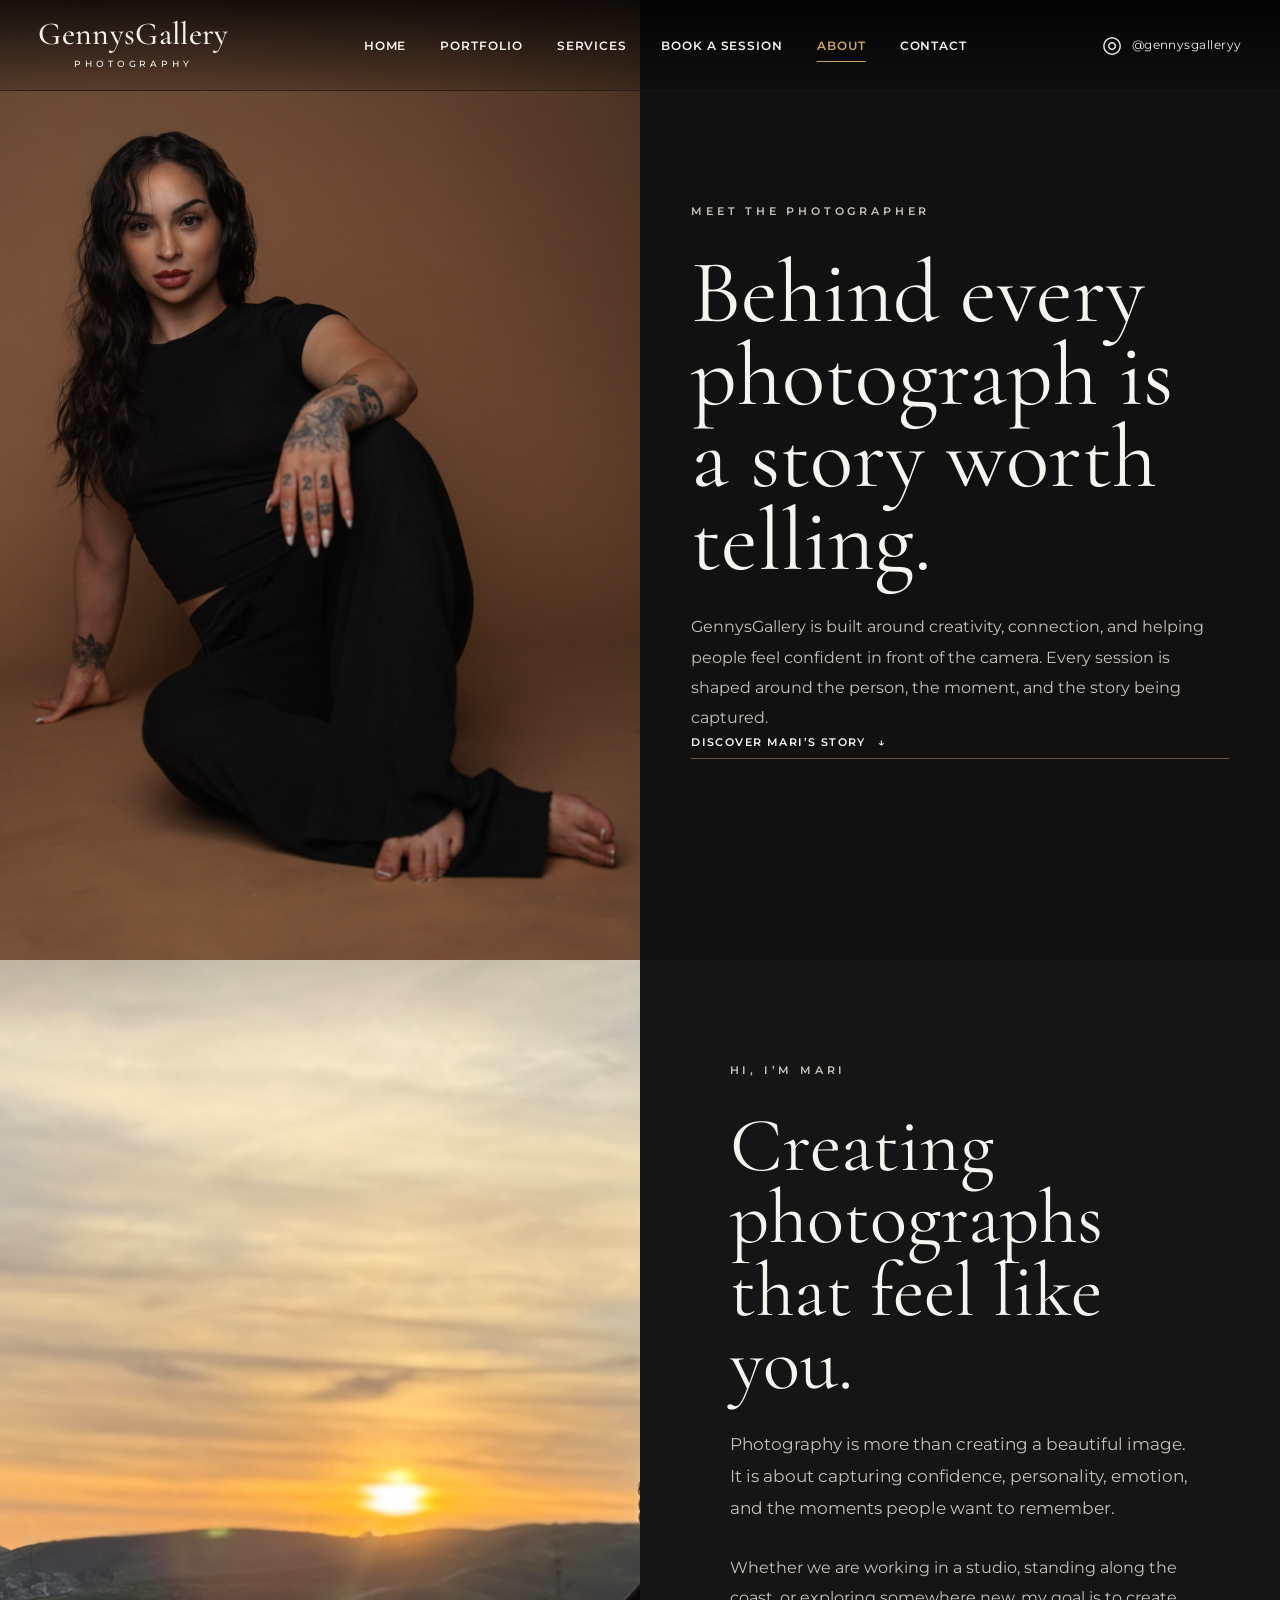
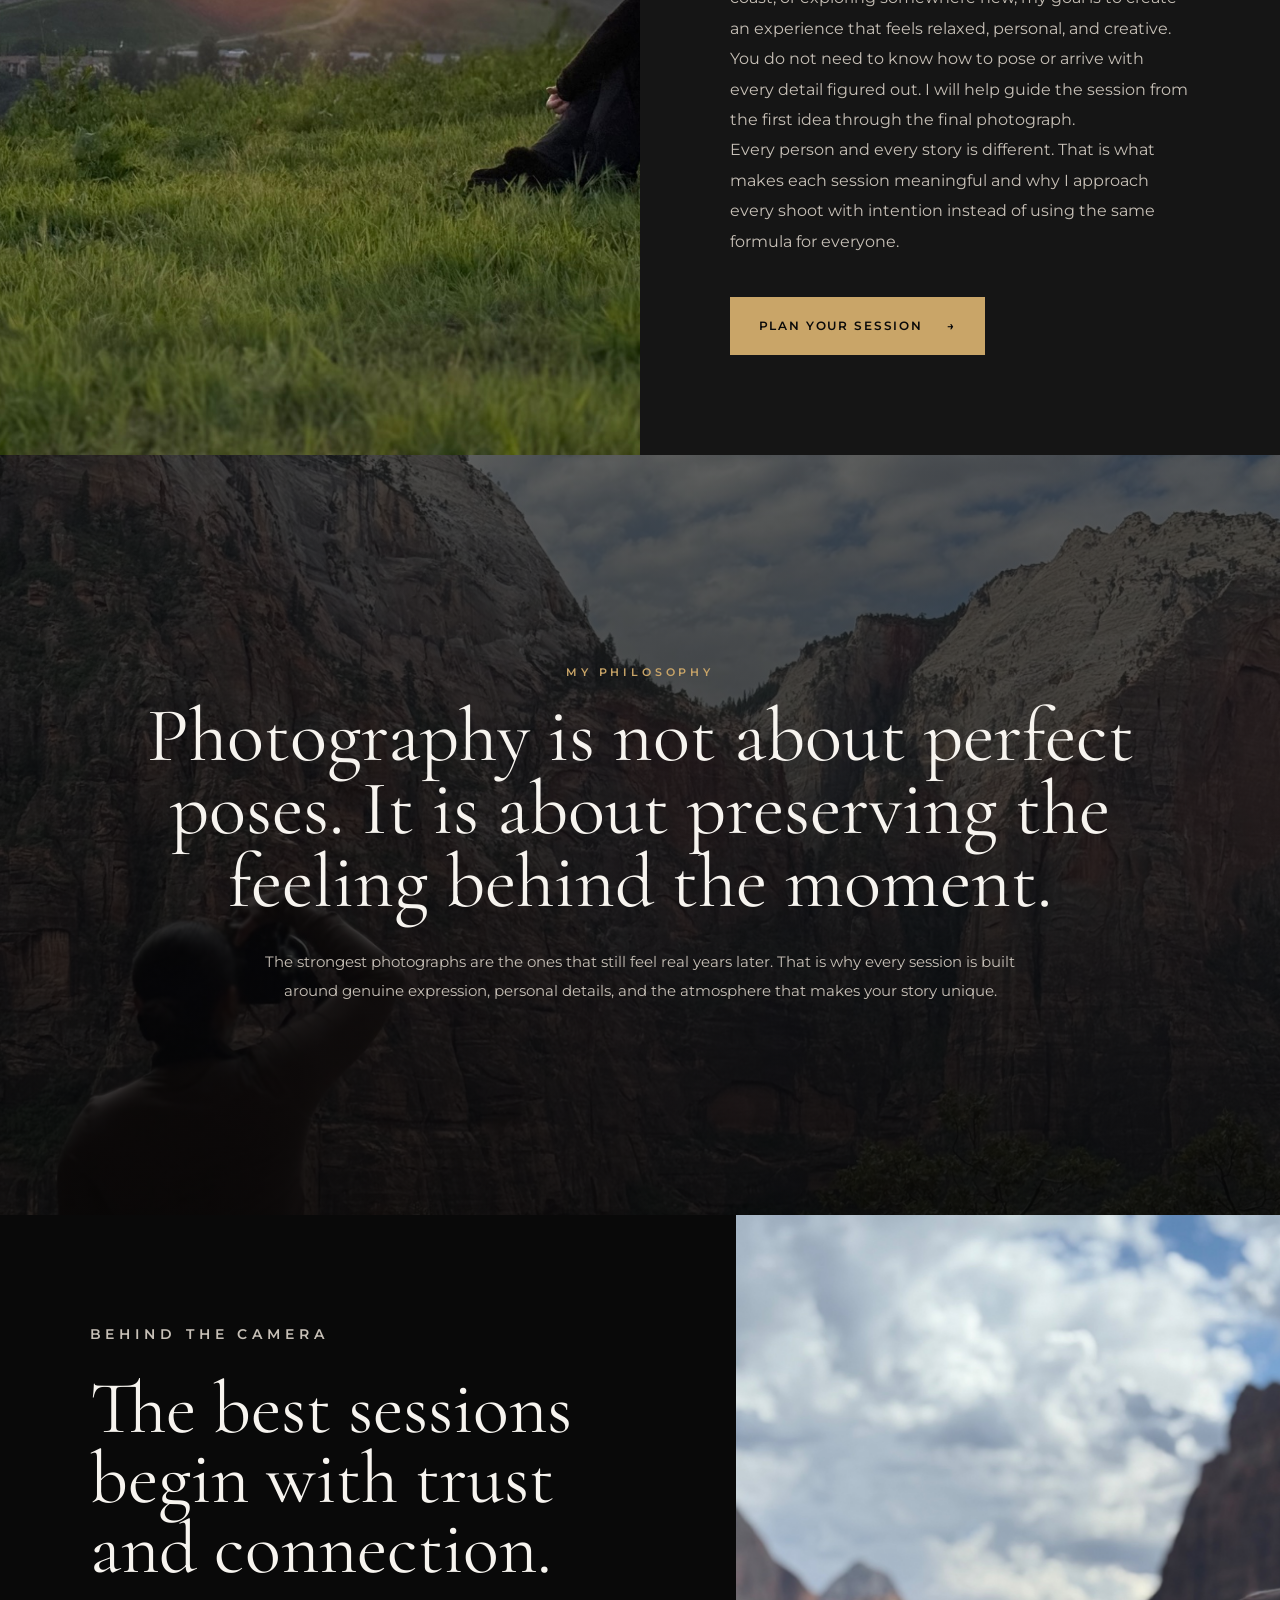
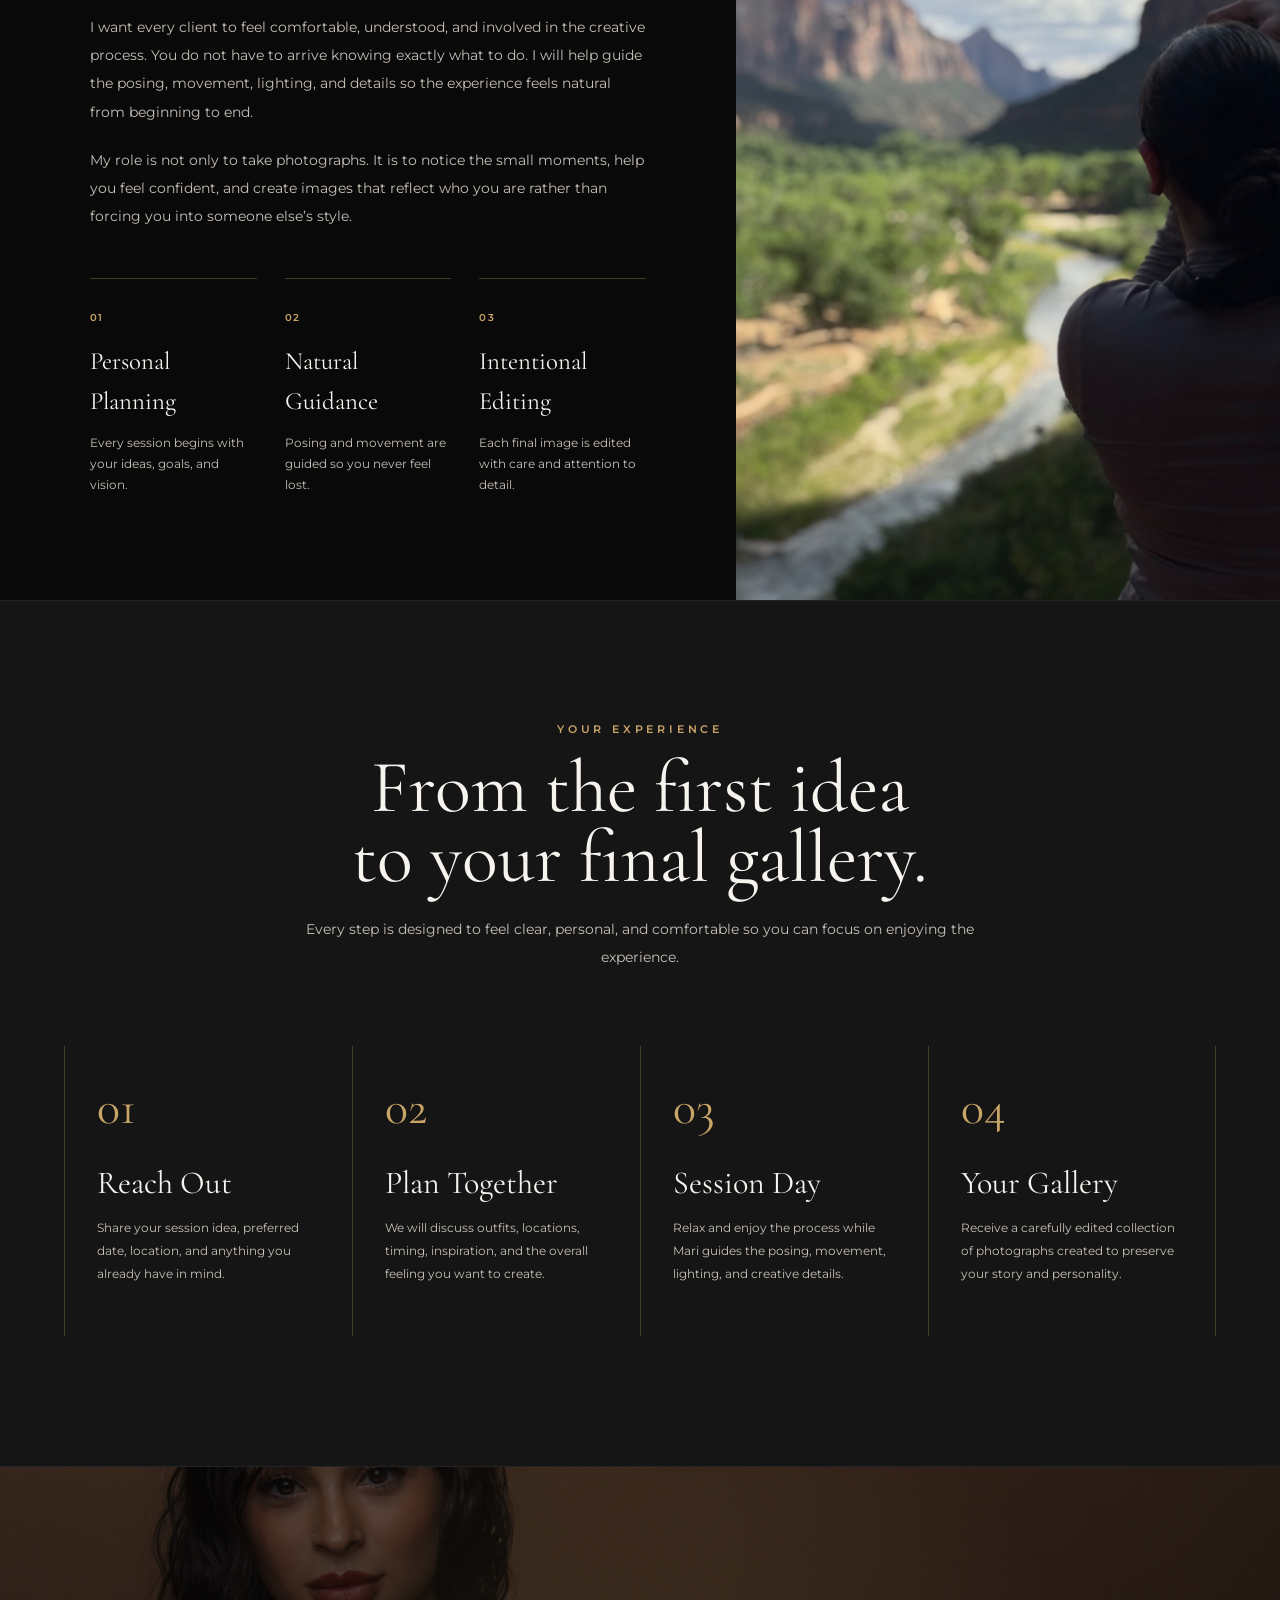
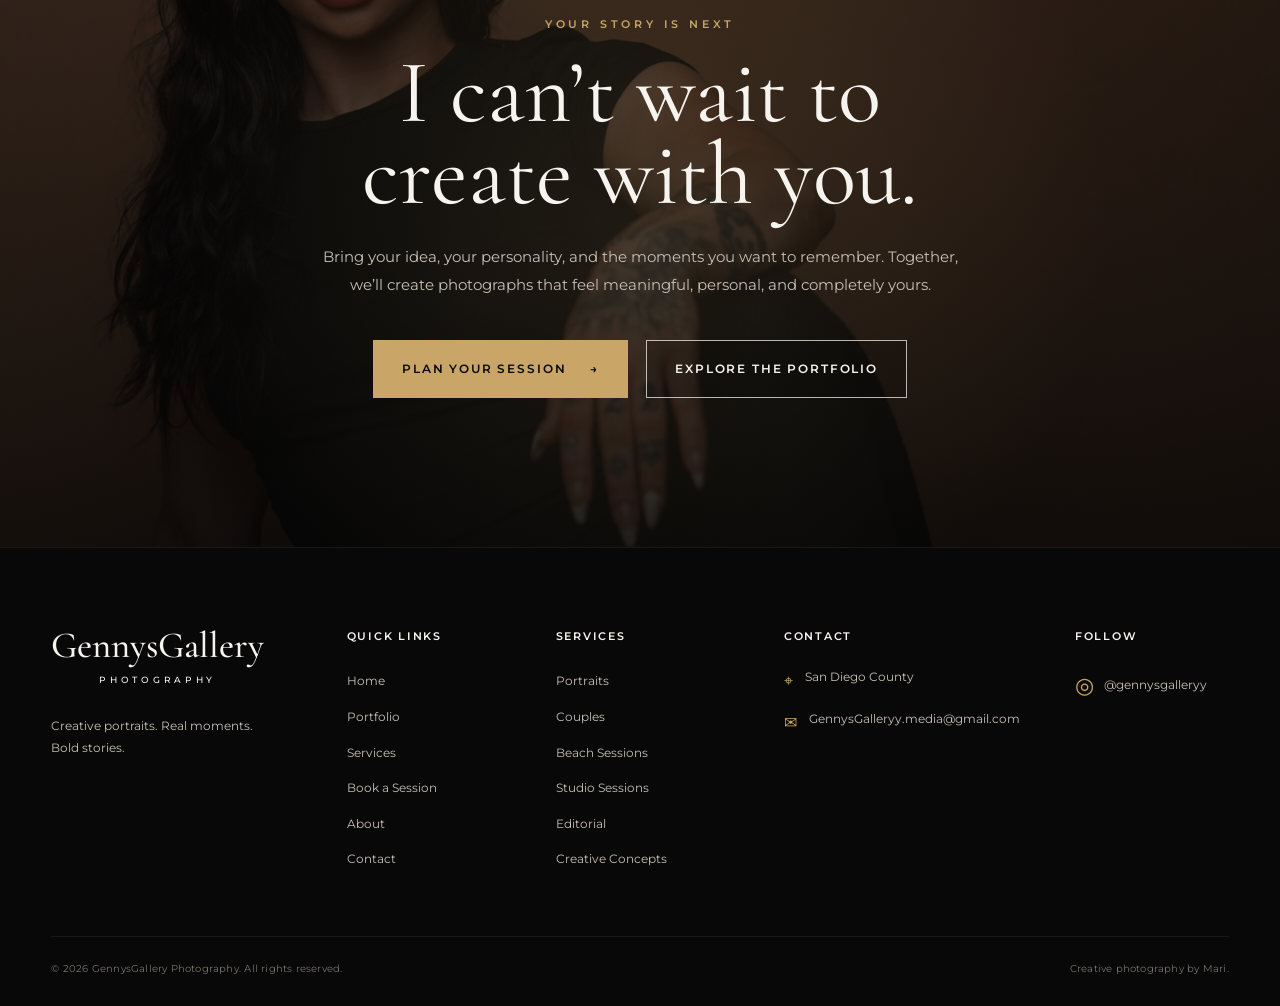
==== commit f3c4d315: "Complete Contact page and Calendly booking integration" ====
--- a/pages/about.html
+++ b/pages/about.html
@@ -19,8 +19,14 @@
     <link
     rel="icon"
     type="image/png"
-    href="../assets/images/icons/gennysgallery-favicon.png"
+    href="../assets/images/icons/gennysgallery-favicon-black.png"
 >
+
+<link
+    rel="apple-touch-icon"
+    href="../assets/images/icons/gennysgallery-favicon-black.png"
+>
+
     <!-- Google Fonts -->
     <link rel="preconnect" href="https://fonts.googleapis.com">
 
@@ -36,8 +42,8 @@
     >
 
     <!-- Website CSS -->
-    <link rel="stylesheet" href="../css/style.css?v=4">
-    <link rel="stylesheet" href="../css/responsive.css?v=4">
+    <link rel="stylesheet" href="../css/style.css?v=5">
+    <link rel="stylesheet" href="../css/responsive.css?v=5">
 
 </head>
 
@@ -450,8 +456,8 @@
                 <p>
                     <span aria-hidden="true">✉</span>
 
-                    <a href="mailto:gennysgalleryy@icloud.com">
-                        gennysgalleryy@icloud.com
+                    <a href="mailto:GennysGalleryy.media@gmail.com">
+                        GennysGalleryy.media@gmail.com
                     </a>
                 </p>
 
@@ -491,7 +497,7 @@
     </footer>
 
     <!-- Website JavaScript -->
-    <script src="../js/script.js?v=4"></script>
+    <script src="../js/script.js?v=5"></script>
 
 </body>
 
--- a/css/style.css
+++ b/css/style.css
@@ -3279,3 +3279,325 @@
     font-size: 0.78rem;
     line-height: 1.85;
 }
+/* =========================================
+   HOMEPAGE HERO ENTRANCE ANIMATION
+   ========================================= */
+
+.hero-animate {
+    opacity: 0;
+    transform: translateY(32px);
+
+    animation: heroEntrance 0.85s ease forwards;
+}
+
+.hero-delay-1 {
+    animation-delay: 0.15s;
+}
+
+.hero-delay-2 {
+    animation-delay: 0.3s;
+}
+
+.hero-delay-3 {
+    animation-delay: 0.45s;
+}
+
+.hero-delay-4 {
+    animation-delay: 0.6s;
+}
+
+.hero-delay-5 {
+    animation-delay: 0.75s;
+}
+
+.hero-delay-6 {
+    animation-delay: 0.95s;
+}
+
+@keyframes heroEntrance {
+    from {
+        opacity: 0;
+        transform: translateY(32px);
+    }
+
+    to {
+        opacity: 1;
+        transform: translateY(0);
+    }
+}
+.hero {
+    animation: heroBackgroundZoom 12s ease-out forwards;
+}
+
+@keyframes heroBackgroundZoom {
+    from {
+        background-size: 100%;
+    }
+
+    to {
+        background-size: 106%;
+    }
+}
+/* ---------- Calendly Booking Layout ---------- */
+
+.calendly-booking-wrapper {
+    width: 100%;
+    min-width: 0;
+    overflow: visible;
+
+    border: 1px solid rgba(201, 165, 104, 0.22);
+    background-color: #111111;
+}
+
+.calendly-inline-widget {
+    width: 100%;
+    min-width: 0 !important;
+}
+/* ==========================================
+   CONTACT PAGE
+========================================== */
+
+.contact-page-hero{
+    position:relative;
+    padding:190px 8% 130px;
+    background:#0d0d0d;
+    overflow:hidden;
+}
+
+.contact-page-overlay{
+    position:absolute;
+    inset:0;
+    background:
+    radial-gradient(circle at top,#c9a56815 0%,transparent 60%);
+}
+
+.contact-page-content{
+    position:relative;
+    max-width:850px;
+    margin:auto;
+    text-align:center;
+    z-index:2;
+}
+
+.contact-page-content h1{
+    font-size:clamp(3.5rem,8vw,6.2rem);
+    line-height:.95;
+    margin:25px 0;
+}
+
+.contact-page-content p:last-child{
+    max-width:700px;
+    margin:auto;
+    color:#bdbdbd;
+    font-size:1.1rem;
+    line-height:1.9;
+}
+
+.contact-hub{
+    padding:140px 8%;
+}
+
+.contact-hub-heading{
+    text-align:center;
+    max-width:850px;
+    margin:auto;
+    margin-bottom:90px;
+}
+
+.contact-hub-heading h2{
+    font-size:clamp(2.5rem,5vw,4rem);
+    margin:20px 0;
+}
+
+.contact-hub-heading p{
+    color:#bdbdbd;
+    line-height:1.9;
+}
+
+.contact-card-grid{
+    display:grid;
+    grid-template-columns:repeat(2,1fr);
+    gap:35px;
+}
+
+.contact-card{
+
+    background:#131313;
+
+    border:1px solid rgba(201,165,104,.18);
+
+    padding:45px;
+
+    transition:.4s;
+
+    position:relative;
+
+    overflow:hidden;
+
+}
+
+.contact-card::before{
+
+content:"";
+
+position:absolute;
+
+left:0;
+
+top:0;
+
+width:100%;
+
+height:3px;
+
+background:#c9a568;
+
+transform:scaleX(0);
+
+transform-origin:left;
+
+transition:.4s;
+
+}
+
+.contact-card:hover::before{
+
+transform:scaleX(1);
+
+}
+
+.contact-card:hover{
+
+transform:translateY(-8px);
+
+border-color:#c9a568;
+
+}
+
+.contact-card-icon{
+
+font-size:2rem;
+
+color:#c9a568;
+
+display:block;
+
+margin-bottom:18px;
+
+}
+
+.contact-card-label{
+
+letter-spacing:3px;
+
+font-size:.72rem;
+
+text-transform:uppercase;
+
+color:#c9a568;
+
+margin-bottom:10px;
+
+}
+
+.contact-card h3{
+
+font-size:2rem;
+
+margin-bottom:18px;
+
+}
+
+.contact-card p{
+
+color:#bdbdbd;
+
+line-height:1.8;
+
+margin-bottom:30px;
+
+}
+
+.contact-card-link{
+
+display:inline-flex;
+
+align-items:center;
+
+gap:10px;
+
+font-weight:600;
+
+color:#f5f1e8;
+
+transition:.3s;
+
+}
+
+.contact-card-link:hover{
+
+color:#c9a568;
+
+transform:translateX(6px);
+
+}
+
+.contact-final-cta{
+
+padding:170px 8%;
+
+text-align:center;
+
+position:relative;
+
+overflow:hidden;
+
+background:#101010;
+
+}
+
+.contact-final-overlay{
+
+position:absolute;
+
+inset:0;
+
+background:
+
+radial-gradient(circle,#c9a56812 0%,transparent 65%);
+
+}
+
+.contact-final-content{
+
+position:relative;
+
+max-width:900px;
+
+margin:auto;
+
+z-index:2;
+
+}
+
+.contact-final-content h2{
+
+font-size:clamp(3rem,6vw,5rem);
+
+margin:25px 0;
+
+line-height:1;
+
+}
+
+.contact-final-content p{
+
+color:#bdbdbd;
+
+max-width:650px;
+
+margin:0 auto 45px;
+
+line-height:1.9;
+
+}
--- a/css/responsive.css
+++ b/css/responsive.css
@@ -1099,4 +1099,79 @@
         width: 100%;
         max-width: 310px;
     }
+}
+/* =========================================
+   RESPONSIVE CONTACT PAGE
+   ========================================= */
+
+@media screen and (max-width: 900px) {
+
+    .contact-page-hero {
+        padding: 165px 7% 110px;
+    }
+
+    .contact-card-grid {
+        grid-template-columns: 1fr;
+    }
+
+    .contact-hub {
+        padding: 110px 7%;
+    }
+
+    .contact-hub-heading {
+        margin-bottom: 65px;
+    }
+
+    .contact-final-cta {
+        padding: 135px 7%;
+    }
+}
+
+
+@media screen and (max-width: 600px) {
+
+    .contact-page-hero {
+        padding: 145px 6% 90px;
+    }
+
+    .contact-page-content h1 {
+        font-size: clamp(3.7rem, 15vw, 5rem);
+    }
+
+    .contact-page-content p:last-child {
+        font-size: 0.95rem;
+    }
+
+    .contact-hub {
+        padding: 90px 6%;
+    }
+
+    .contact-hub-heading h2 {
+        font-size: 3.3rem;
+    }
+
+    .contact-card {
+        padding: 36px 28px;
+    }
+
+    .contact-card h3 {
+        font-size: 1.8rem;
+    }
+
+    .contact-card-link {
+        overflow-wrap: anywhere;
+    }
+
+    .contact-final-cta {
+        padding: 110px 6%;
+    }
+
+    .contact-final-content h2 {
+        font-size: 3.8rem;
+    }
+
+    .contact-final-content .button {
+        width: 100%;
+        max-width: 310px;
+    }
 }
